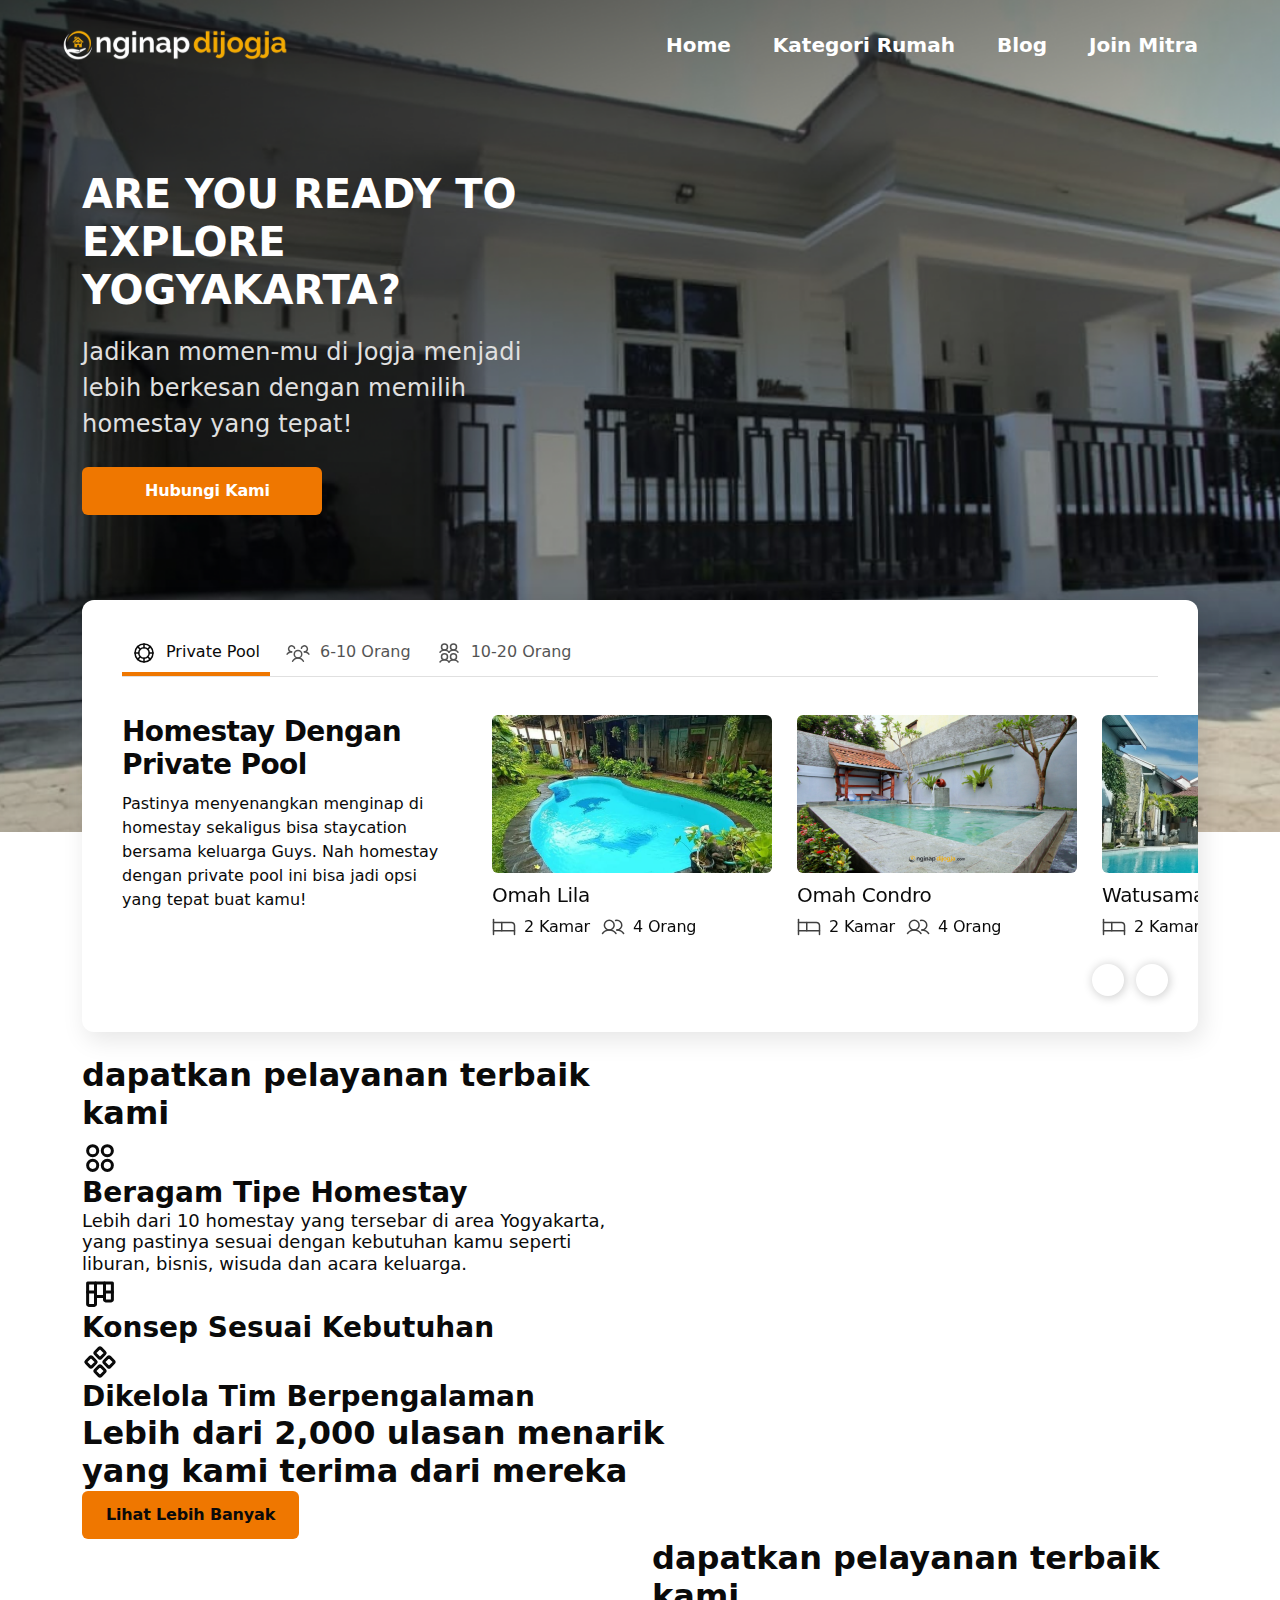
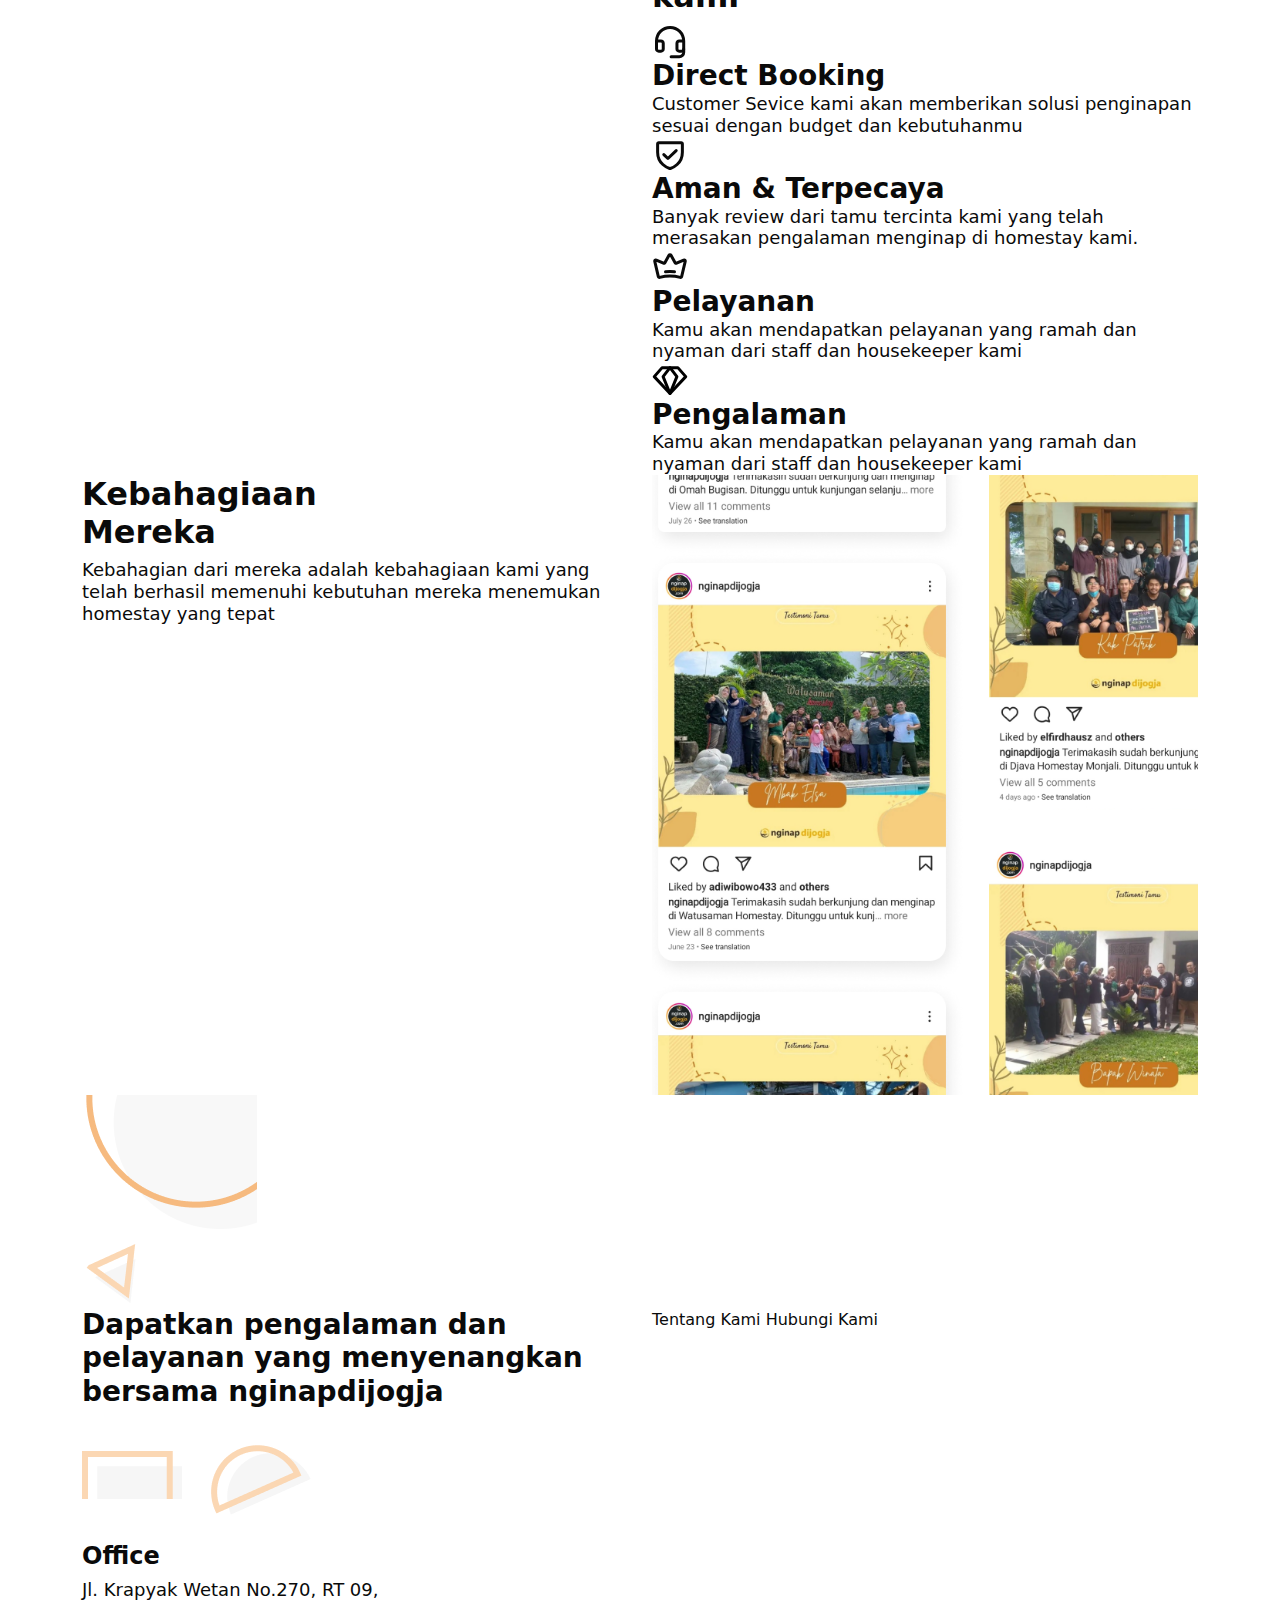
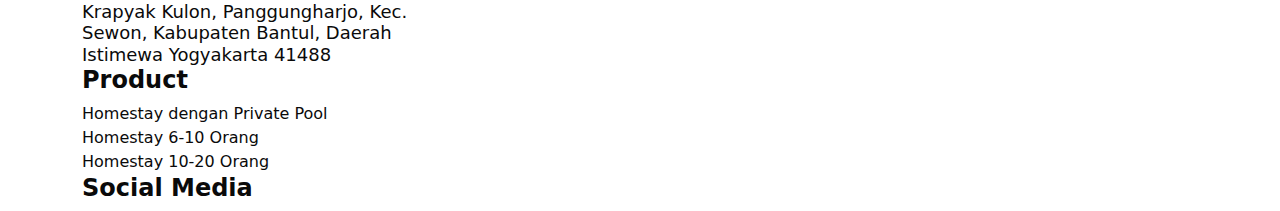
==== index.html @ be1cc7d8 "a1" ====
<!DOCTYPE html>
<html lang="en">
  <head>
    <meta charset="utf-8" />
    <title>NGINAP dIJOGJA</title>
    <meta
      name="viewport"
      content="width=device-width, initial-scale=1, shrink-to-fit=no"
    />
    <meta name="description" content="Site description will be here" />
    <link rel="stylesheet" type="text/css" href="css/bootstrap.min.css" />
    <link rel="stylesheet" type="text/css" href="css/owl.carousel.min.css" />
    <link
      href="https://kit-pro.fontawesome.com/releases/v5.15.2/css/pro.min.css"
      rel="stylesheet"
    />
    <link rel="stylesheet" href="css/default-edit.css" />
    <link rel="stylesheet" type="text/css" href="style.css" />
    <link rel="stylesheet" type="text/css" href="css/responsive.css" />
    <!--End ALL STYLESHEET -->
  </head>

  <body>
    <!-- preloader -->
    <div id="preloader"></div>
    <!-- preloader-end -->
    <!-- main-wrap -->
    <div class="main-wrap">
      <!-- offcanvas-start -->
      <div class="offcanvas-menu">
        <ul class="offmenu" id="menuParent">
          <a href="#" class="offcanvas-close"><i class="fa fa-times"></i></a>
          <li class="active"><a href="#">HOME</a></li>
          <li><a href="#">ABOUT US</a></li>
          <li class="dropdown">
            <a href="#" data-bs-toggle="collapse" data-bs-target="#drop-menu1"
              >OUR HORSES</a
            >
            <div
              class="dropdown-menu-custom collapse"
              id="drop-menu1"
              data-bs-parent="#menuParent"
            >
              <ul>
                <li><a href="#">YEARLINGS</a></li>
                <li><a href="#">2 YEAR OLDS</a></li>
                <li><a href="#">3 YEAR OLD PLUS</a></li>
              </ul>
            </div>
          </li>
          <li><a href="#">LATEST NEWS</a></li>
          <li><a href="#">CONTACT & FIND US</a></li>
        </ul>
      </div>
      <div class="offcanvas-overlay"></div>
      <!-- offcanvas-start-end -->

      <!-- header-section -->
      <header class="header-section">
        <div class="container">
          <div class="header-section__inner">
            <a href="index.html" class="header-logo">
              <img src="images/logo.svg" alt="" />
            </a>

            <div class="header-right">
              <div class="main-menu">
                <ul>
                  <li><a href="#">Home</a></li>
                  <li><a href="#">Kategori Rumah</a></li>
                  <li><a href="#">Blog</a></li>
                  <li><a href="#">Join Mitra</a></li>
                </ul>
              </div>
            </div>
          </div>
        </div>
      </header>
      <!--End header-section -->

      <!-- main -->
      <main>
        <!-- hero-section -->
        <section class="hero-section">
          <div class="container">
            <div class="hero-row row">
              <div class="col-lg-6 col-7">
                <div class="hero-content me-xl-5">
                  <h1 class="h1">
                    ARE YOU READY TO <br />
                    EXPLORE YOGYAKARTA?
                  </h1>
                  <p>
                    Jadikan momen-mu di Jogja menjadi lebih berkesan dengan
                    memilih homestay yang tepat!
                  </p>
                  <a
                    href="#"
                    class="default-button bottom-button default-button--min-lg"
                  >
                    <i class="icon fab fa-whatsapp"></i>
                    <span class="txt">Hubungi Kami</span>
                  </a>
                </div>
              </div>
            </div>

            <div class="hero-wbx">
              <div class="wbx-nav">
                <ul class="nav">
                  <li>
                    <a href="#" class="active">
                      <div class="icon">
                        <img src="images/icon/resque.svg" alt="" />
                      </div>
                      <span class="txt">Private Pool</span>
                    </a>
                  </li>
                  <li>
                    <a href="#">
                      <div class="icon">
                        <img src="images/icon/UsersThree.svg" alt="" />
                      </div>
                      <span class="txt">6-10 Orang</span>
                    </a>
                  </li>
                  <li>
                    <a href="#">
                      <div class="icon">
                        <img src="images/icon/UsersFour.svg" alt="" />
                      </div>
                      <span class="txt">10-20 Orang</span>
                    </a>
                  </li>
                </ul>
              </div>

              <div class="wbx-rw1">
                <div class="wbx-rw-content">
                  <h2>
                    Homestay Dengan <br />
                    Private Pool
                  </h2>
                  <p>
                    Pastinya menyenangkan menginap di homestay sekaligus bisa
                    staycation bersama keluarga Guys. Nah homestay dengan
                    private pool ini bisa jadi opsi yang tepat buat kamu!
                  </p>
                </div>

                <div class="wbx-slider-outer">
                  <div
                    class="wbx-slider wbx-slider-active owl-carousel slider-arrow-1"
                  >
                    <div class="wbx-slide">
                      <div class="wbx-card">
                        <div class="wbx-card__image">
                          <img
                            src="images/hero-card-1.png"
                            alt=""
                            class="img"
                          />
                        </div>
                        <div class="wbx-card__body">
                          <h4>Omah Lila</h4>
                          <div class="wbx-card__options">
                            <div class="wbx-card__option">
                              <div class="icon">
                                <img src="images/icon/Bed.svg" alt="" />
                              </div>
                              <span class="txt">2 Kamar</span>
                            </div>
                            <div class="wbx-card__option">
                              <div class="icon">
                                <img src="images/icon/Users.svg" alt="" />
                              </div>
                              <span class="txt">4 Orang</span>
                            </div>
                          </div>
                        </div>
                      </div>
                    </div>
                    <div class="wbx-slide">
                      <div class="wbx-card">
                        <div class="wbx-card__image">
                          <img
                            src="images/hero-card-2.png"
                            alt=""
                            class="img"
                          />
                        </div>
                        <div class="wbx-card__body">
                          <h4>Omah Condro</h4>
                          <div class="wbx-card__options">
                            <div class="wbx-card__option">
                              <div class="icon">
                                <img src="images/icon/Bed.svg" alt="" />
                              </div>
                              <span class="txt">2 Kamar</span>
                            </div>
                            <div class="wbx-card__option">
                              <div class="icon">
                                <img src="images/icon/Users.svg" alt="" />
                              </div>
                              <span class="txt">4 Orang</span>
                            </div>
                          </div>
                        </div>
                      </div>
                    </div>
                    <div class="wbx-slide">
                      <div class="wbx-card">
                        <div class="wbx-card__image">
                          <img
                            src="images/hero-card-3.png"
                            alt=""
                            class="img"
                          />
                        </div>
                        <div class="wbx-card__body">
                          <h4>Watusaman Homestay</h4>
                          <div class="wbx-card__options">
                            <div class="wbx-card__option">
                              <div class="icon">
                                <img src="images/icon/Bed.svg" alt="" />
                              </div>
                              <span class="txt">2 Kamar</span>
                            </div>
                            <div class="wbx-card__option">
                              <div class="icon">
                                <img src="images/icon/Users.svg" alt="" />
                              </div>
                              <span class="txt">4 Orang</span>
                            </div>
                          </div>
                        </div>
                      </div>
                    </div>
                    <div class="wbx-slide">
                      <div class="wbx-card">
                        <div class="wbx-card__image">
                          <img
                            src="images/hero-card-1.png"
                            alt=""
                            class="img"
                          />
                        </div>
                        <div class="wbx-card__body">
                          <h4>Omah Lila</h4>
                          <div class="wbx-card__options">
                            <div class="wbx-card__option">
                              <div class="icon">
                                <img src="images/icon/Bed.svg" alt="" />
                              </div>
                              <span class="txt">2 Kamar</span>
                            </div>
                            <div class="wbx-card__option">
                              <div class="icon">
                                <img src="images/icon/Users.svg" alt="" />
                              </div>
                              <span class="txt">4 Orang</span>
                            </div>
                          </div>
                        </div>
                      </div>
                    </div>
                    <div class="wbx-slide">
                      <div class="wbx-card">
                        <div class="wbx-card__image">
                          <img
                            src="images/hero-card-2.png"
                            alt=""
                            class="img"
                          />
                        </div>
                        <div class="wbx-card__body">
                          <h4>Omah Condro</h4>
                          <div class="wbx-card__options">
                            <div class="wbx-card__option">
                              <div class="icon">
                                <img src="images/icon/Bed.svg" alt="" />
                              </div>
                              <span class="txt">2 Kamar</span>
                            </div>
                            <div class="wbx-card__option">
                              <div class="icon">
                                <img src="images/icon/Users.svg" alt="" />
                              </div>
                              <span class="txt">4 Orang</span>
                            </div>
                          </div>
                        </div>
                      </div>
                    </div>
                    <div class="wbx-slide">
                      <div class="wbx-card">
                        <div class="wbx-card__image">
                          <img
                            src="images/hero-card-3.png"
                            alt=""
                            class="img"
                          />
                        </div>
                        <div class="wbx-card__body">
                          <h4>Watusaman Homestay</h4>
                          <div class="wbx-card__options">
                            <div class="wbx-card__option">
                              <div class="icon">
                                <img src="images/icon/Bed.svg" alt="" />
                              </div>
                              <span class="txt">2 Kamar</span>
                            </div>
                            <div class="wbx-card__option">
                              <div class="icon">
                                <img src="images/icon/Users.svg" alt="" />
                              </div>
                              <span class="txt">4 Orang</span>
                            </div>
                          </div>
                        </div>
                      </div>
                    </div>
                  </div>
                </div>
              </div>
            </div>

            <div class="h-0">&nbsp;</div>
          </div>
        </section>
        <!-- hero-section end -->

        <!-- cl-section-->
        <section class="cl-section">
          <div class="container">
            <div class="cl-section__inner">
              <!-- cl-row -->
              <div class="cl-row row">
                <div class="col-lg-6">
                  <div class="cl-content">
                    <h2 class="h2">dapatkan pelayanan terbaik kami</h2>

                    <!-- cl-c-items -->
                    <div class="cl-c-item" id="cl-c-items-parent">
                      <!-- cl-item -->
                      <div class="cl-c-item">
                        <a
                          href="#"
                          data-bs-toggle="collapse"
                          data-bs-target="#cl-c-item-1"
                          class="cl-c-item__title"
                        >
                          <div class="icon">
                            <svg
                              width="36"
                              height="36"
                              viewBox="0 0 36 36"
                              fill="none"
                              xmlns="http://www.w3.org/2000/svg"
                            >
                              <path
                                d="M10.6875 15.75C13.4834 15.75 15.75 13.4834 15.75 10.6875C15.75 7.89156 13.4834 5.625 10.6875 5.625C7.89156 5.625 5.625 7.89156 5.625 10.6875C5.625 13.4834 7.89156 15.75 10.6875 15.75Z"
                                stroke="#0A0A0A"
                                stroke-width="3"
                                stroke-linecap="round"
                                stroke-linejoin="round"
                              />
                              <path
                                d="M25.3125 15.75C28.1084 15.75 30.375 13.4834 30.375 10.6875C30.375 7.89156 28.1084 5.625 25.3125 5.625C22.5166 5.625 20.25 7.89156 20.25 10.6875C20.25 13.4834 22.5166 15.75 25.3125 15.75Z"
                                stroke="#0A0A0A"
                                stroke-width="3"
                                stroke-linecap="round"
                                stroke-linejoin="round"
                              />
                              <path
                                d="M10.6875 30.375C13.4834 30.375 15.75 28.1084 15.75 25.3125C15.75 22.5166 13.4834 20.25 10.6875 20.25C7.89156 20.25 5.625 22.5166 5.625 25.3125C5.625 28.1084 7.89156 30.375 10.6875 30.375Z"
                                stroke="#0A0A0A"
                                stroke-width="3"
                                stroke-linecap="round"
                                stroke-linejoin="round"
                              />
                              <path
                                d="M25.3125 30.375C28.1084 30.375 30.375 28.1084 30.375 25.3125C30.375 22.5166 28.1084 20.25 25.3125 20.25C22.5166 20.25 20.25 22.5166 20.25 25.3125C20.25 28.1084 22.5166 30.375 25.3125 30.375Z"
                                stroke="#0A0A0A"
                                stroke-width="3"
                                stroke-linecap="round"
                                stroke-linejoin="round"
                              />
                            </svg>
                          </div>
                          <h3 class="mb-0">Beragam Tipe Homestay</h3>
                        </a>
                        <div
                          class="cl-c-item__body collapse show active"
                          id="cl-c-item-1"
                          data-bs-parent="#cl-c-items-parent"
                        >
                          <div class="cl-c-item__body__inner">
                            <p>
                              Lebih dari 10 homestay yang tersebar di area
                              Yogyakarta, yang pastinya sesuai dengan kebutuhan
                              kamu seperti liburan, bisnis, wisuda dan acara
                              keluarga.
                            </p>
                          </div>
                        </div>
                      </div>
                      <!-- cl-item-end -->
                      <!-- cl-item -->
                      <div class="cl-c-item">
                        <a
                          href="#"
                          data-bs-toggle="collapse"
                          data-bs-target="#cl-c-item-1"
                          class="cl-c-item__title collapsed"
                        >
                          <div class="icon">
                            <svg
                              width="36"
                              height="36"
                              viewBox="0 0 36 36"
                              fill="none"
                              xmlns="http://www.w3.org/2000/svg"
                            >
                              <path
                                d="M5.625 7.875H30.375V24.75C30.375 25.0484 30.2565 25.3345 30.0455 25.5455C29.8345 25.7565 29.5484 25.875 29.25 25.875H23.625C23.3266 25.875 23.0405 25.7565 22.8295 25.5455C22.6185 25.3345 22.5 25.0484 22.5 24.75V21.375H13.5V29.25C13.5 29.5484 13.3815 29.8345 13.1705 30.0455C12.9595 30.2565 12.6734 30.375 12.375 30.375H6.75C6.45163 30.375 6.16548 30.2565 5.95451 30.0455C5.74353 29.8345 5.625 29.5484 5.625 29.25V7.875Z"
                                stroke="#0A0A0A"
                                stroke-width="3"
                                stroke-linecap="round"
                                stroke-linejoin="round"
                              />
                              <path
                                d="M13.5 16.875H5.625"
                                stroke="#0A0A0A"
                                stroke-width="3"
                                stroke-linecap="round"
                                stroke-linejoin="round"
                              />
                              <path
                                d="M13.5 7.875V21.375"
                                stroke="#0A0A0A"
                                stroke-width="3"
                                stroke-linecap="round"
                                stroke-linejoin="round"
                              />
                              <path
                                d="M22.5 16.875H30.375"
                                stroke="#0A0A0A"
                                stroke-width="3"
                                stroke-linecap="round"
                                stroke-linejoin="round"
                              />
                              <path
                                d="M22.5 7.875V21.375"
                                stroke="#0A0A0A"
                                stroke-width="3"
                                stroke-linecap="round"
                                stroke-linejoin="round"
                              />
                            </svg>
                          </div>
                          <h3 class="mb-0">Konsep Sesuai Kebutuhan</h3>
                        </a>
                        <div
                          class="cl-c-item__body collapse"
                          id="cl-c-item-1"
                          data-bs-parent="#cl-c-items-parent"
                        >
                          <div class="cl-c-item__body__inner">
                            <p>
                              Berbagai konsep dari minimalis, modern, klasik
                              memiliki fasilitas yang dapat membantu akomodasi
                              penginapanmu selama di Yogyakarta.
                            </p>
                          </div>
                        </div>
                      </div>
                      <!-- cl-item-end -->
                      <!-- cl-item -->
                      <div class="cl-c-item">
                        <a
                          href="#"
                          data-bs-toggle="collapse"
                          data-bs-target="#cl-c-item-1"
                          class="cl-c-item__title collapsed"
                        >
                          <div class="icon">
                            <svg
                              width="36"
                              height="36"
                              viewBox="0 0 36 36"
                              fill="none"
                              xmlns="http://www.w3.org/2000/svg"
                            >
                              <path
                                d="M17.1998 4.17359L13.1627 8.21073C12.7233 8.65007 12.7233 9.36238 13.1627 9.80172L17.1968 13.8359C17.6362 14.2752 18.3485 14.2752 18.7878 13.8359L22.825 9.79874C23.2643 9.3594 23.2643 8.64709 22.825 8.20775L18.7908 4.17359C18.3515 3.73425 17.6392 3.73425 17.1998 4.17359Z"
                                stroke="#0A0A0A"
                                stroke-width="3"
                                stroke-linecap="round"
                                stroke-linejoin="round"
                              />
                              <path
                                d="M26.2008 13.1736L22.1637 17.2107C21.7243 17.6501 21.7243 18.3624 22.1637 18.8017L26.1978 22.8359C26.6372 23.2752 27.3495 23.2752 27.7888 22.8359L31.8259 18.7987C32.2653 18.3594 32.2653 17.6471 31.8259 17.2077L27.7918 13.1736C27.3524 12.7343 26.6401 12.7343 26.2008 13.1736Z"
                                stroke="#0A0A0A"
                                stroke-width="3"
                                stroke-linecap="round"
                                stroke-linejoin="round"
                              />
                              <path
                                d="M8.19982 13.1611L4.16268 17.1983C3.72334 17.6376 3.72334 18.3499 4.16268 18.7893L8.19684 22.8234C8.63618 23.2628 9.34849 23.2628 9.78783 22.8234L13.825 18.7863C14.2643 18.3469 14.2643 17.6346 13.825 17.1953L9.79081 13.1611C9.35147 12.7218 8.63916 12.7218 8.19982 13.1611Z"
                                stroke="#0A0A0A"
                                stroke-width="3"
                                stroke-linecap="round"
                                stroke-linejoin="round"
                              />
                              <path
                                d="M17.2008 22.1611L13.1637 26.1983C12.7243 26.6376 12.7243 27.3499 13.1637 27.7893L17.1978 31.8234C17.6372 32.2628 18.3495 32.2628 18.7888 31.8234L22.8259 27.7863C23.2653 27.3469 23.2653 26.6346 22.8259 26.1953L18.7918 22.1611C18.3524 21.7218 17.6401 21.7218 17.2008 22.1611Z"
                                stroke="#0A0A0A"
                                stroke-width="3"
                                stroke-linecap="round"
                                stroke-linejoin="round"
                              />
                            </svg>
                          </div>
                          <h3 class="mb-0">Dikelola Tim Berpengalaman</h3>
                        </a>
                        <div
                          class="cl-c-item__body collapse"
                          id="cl-c-item-1"
                          data-bs-parent="#cl-c-items-parent"
                        >
                          <div class="cl-c-item__body__inner">
                            <p>
                              Pelayanan berkualitas akan kamu dapatkan karena
                              semua homestay kami berada di bawah pengelolaan
                              manajemen homestay terpercaya, The Grand Java.
                            </p>
                          </div>
                        </div>
                      </div>
                      <!-- cl-item-end -->
                    </div>
                    <!-- cl-c-items-end -->
                  </div>
                </div>
                <div class="col-lg-6">
                  <div class="cl-image">
                    <img src="#" alt="" class="img" />
                  </div>
                </div>
              </div>
              <!-- cl-row-end -->
            </div>
          </div>
        </section>
        <!-- cl-section-end-->

        <!-- lib-section -->
        <section class="lib-section">
          <div class="container">
            <div class="lib-section__inner">
              <div
                class="lib-section__title sec-title cont-blk cont-blk--center"
              >
                <h2 class="h2 mb-0">
                  Lebih dari <span class="fw-700">2,000</span> ulasan menarik
                  <br />
                  yang kami terima dari mereka
                </h2>
              </div>

              <div class="lib-items-row row">
                <div class="col-lg-4 col-md-6">
                  <div class="lib-item"></div>
                </div>
                <div class="col-lg-4 col-md-6">
                  <div class="lib-item"></div>
                </div>
                <div class="col-lg-4 col-md-6">
                  <div class="lib-item"></div>
                </div>
                <div class="col-lg-4 col-md-6">
                  <div class="lib-item"></div>
                </div>
                <div class="col-lg-4 col-md-6">
                  <div class="lib-item"></div>
                </div>
                <div class="col-lg-4 col-md-6">
                  <div class="lib-item"></div>
                </div>
              </div>

              <div class="lib-section__bottom">
                <a href="#" class="default-button default-button--bordered-lt"
                  >Lihat Lebih Banyak</a
                >
              </div>
            </div>
          </div>
        </section>
        <!-- lib-section-end -->

        <!-- cl-section-->
        <section class="cl-section">
          <div class="container">
            <div class="cl-section__inner">
              <!-- cl-row -->
              <div class="cl-row row">
                <div class="col-lg-6">
                  <div class="cl-image">
                    <img src="#" alt="" class="img" />
                  </div>
                </div>
                <div class="col-lg-6">
                  <div class="cl-content">
                    <h2 class="h2">dapatkan pelayanan terbaik kami</h2>

                    <!-- cl-c-items -->
                    <div class="cl-c-item" id="cl-c-items-parent">
                      <!-- cl-item -->
                      <div class="cl-c-item">
                        <a
                          href="#"
                          data-bs-toggle="collapse"
                          data-bs-target="#cl-c-item-1"
                          class="cl-c-item__title"
                        >
                          <div class="icon">
                            <svg
                              width="36"
                              height="36"
                              viewBox="0 0 36 36"
                              fill="none"
                              xmlns="http://www.w3.org/2000/svg"
                            >
                              <path
                                d="M31.7108 18H27.2108C26.6141 18 26.0418 18.237 25.6198 18.659C25.1979 19.0809 24.9608 19.6532 24.9608 20.25V25.875C24.9608 26.4717 25.1979 27.044 25.6198 27.466C26.0418 27.8879 26.6141 28.125 27.2108 28.125H29.4608C30.0576 28.125 30.6298 27.8879 31.0518 27.466C31.4738 27.044 31.7108 26.4717 31.7108 25.875V18ZM31.7108 18C31.7109 16.2176 31.358 14.4529 30.6725 12.8076C29.9871 11.1624 28.9826 9.66912 27.7171 8.41404C26.4515 7.15897 24.95 6.16692 23.2991 5.49514C21.6482 4.82335 19.8806 4.48513 18.0983 4.49998C16.3172 4.48699 14.5511 4.82659 12.9019 5.49922C11.2526 6.17184 9.75271 7.16418 8.48868 8.41907C7.22464 9.67395 6.22142 11.1666 5.53684 12.8109C4.85225 14.4553 4.49983 16.2188 4.49988 18V25.875C4.49988 26.4717 4.73693 27.044 5.15889 27.466C5.58084 27.8879 6.15314 28.125 6.74988 28.125H8.99988C9.59662 28.125 10.1689 27.8879 10.5909 27.466C11.0128 27.044 11.2499 26.4717 11.2499 25.875V20.25C11.2499 19.6532 11.0128 19.0809 10.5909 18.659C10.1689 18.237 9.59662 18 8.99988 18H4.49988"
                                stroke="#0A0A0A"
                                stroke-width="3"
                                stroke-linecap="round"
                                stroke-linejoin="round"
                              />
                              <path
                                d="M31.7108 25.875V29.25C31.7108 30.4435 31.2367 31.5881 30.3928 32.432C29.5489 33.2759 28.4043 33.75 27.2108 33.75H19.1249"
                                stroke="#0A0A0A"
                                stroke-width="3"
                                stroke-linecap="round"
                                stroke-linejoin="round"
                              />
                            </svg>
                          </div>
                          <h3 class="mb-0">Direct Booking</h3>
                        </a>
                        <div
                          class="cl-c-item__body collapse show active"
                          id="cl-c-item-1"
                          data-bs-parent="#cl-c-items-parent"
                        >
                          <div class="cl-c-item__body__inner">
                            <p>
                              Customer Sevice kami akan memberikan solusi
                              penginapan sesuai dengan budget dan kebutuhanmu
                            </p>
                          </div>
                        </div>
                      </div>
                      <!-- cl-item-end -->
                      <!-- cl-item -->
                      <div class="cl-c-item">
                        <a
                          href="#"
                          data-bs-toggle="collapse"
                          data-bs-target="#cl-c-item-1"
                          class="cl-c-item__title"
                        >
                          <div class="icon">
                            <svg
                              width="36"
                              height="36"
                              viewBox="0 0 36 36"
                              fill="none"
                              xmlns="http://www.w3.org/2000/svg"
                            >
                              <path
                                d="M5.62488 16.1297V7.875C5.62488 7.57663 5.7434 7.29048 5.95438 7.07951C6.16536 6.86853 6.45151 6.75 6.74988 6.75H29.2499C29.5482 6.75 29.8344 6.86853 30.0454 7.07951C30.2564 7.29048 30.3749 7.57663 30.3749 7.875V16.1297C30.3749 27.9422 20.3483 31.8516 18.3514 32.5125C18.1246 32.5965 17.8752 32.5965 17.6483 32.5125C15.6514 31.8516 5.62488 27.9422 5.62488 16.1297Z"
                                stroke="#0A0A0A"
                                stroke-width="3"
                                stroke-linecap="round"
                                stroke-linejoin="round"
                              />
                              <path
                                d="M24.1874 14.625L15.9327 22.5L11.8124 18.5625"
                                stroke="#0A0A0A"
                                stroke-width="3"
                                stroke-linecap="round"
                                stroke-linejoin="round"
                              />
                            </svg>
                          </div>
                          <h3 class="mb-0">Aman & Terpecaya</h3>
                        </a>
                        <div
                          class="cl-c-item__body collapse show active"
                          id="cl-c-item-1"
                          data-bs-parent="#cl-c-items-parent"
                        >
                          <div class="cl-c-item__body__inner">
                            <p>
                              Banyak review dari tamu tercinta kami yang telah
                              merasakan pengalaman menginap di homestay kami.
                            </p>
                          </div>
                        </div>
                      </div>
                      <!-- cl-item-end -->
                      <!-- cl-item -->
                      <div class="cl-c-item">
                        <a
                          href="#"
                          data-bs-toggle="collapse"
                          data-bs-target="#cl-c-item-1"
                          class="cl-c-item__title"
                        >
                          <div class="icon">
                            <svg
                              width="36"
                              height="36"
                              viewBox="0 0 36 36"
                              fill="none"
                              xmlns="http://www.w3.org/2000/svg"
                            >
                              <path
                                d="M6.34209 27.5625C6.37807 27.7103 6.44333 27.8495 6.53401 27.9718C6.62469 28.094 6.73896 28.1968 6.87005 28.2742C7.00114 28.3515 7.1464 28.4018 7.29725 28.4221C7.4481 28.4423 7.60149 28.4322 7.74834 28.3921C14.4519 26.536 21.5338 26.536 28.2374 28.3921C28.3843 28.4322 28.5376 28.4423 28.6885 28.4221C28.8393 28.4018 28.9846 28.3515 29.1157 28.2742C29.2468 28.1968 29.361 28.094 29.4517 27.9718C29.5424 27.8495 29.6077 27.7103 29.6437 27.5625L33.2296 12.3328C33.2788 12.1289 33.2701 11.9154 33.2044 11.7162C33.1387 11.517 33.0186 11.3402 32.8578 11.2057C32.6969 11.0711 32.5016 10.9842 32.294 10.9548C32.0864 10.9253 31.8746 10.9545 31.6827 11.039L24.5671 14.2031C24.3093 14.3166 24.0185 14.3306 23.751 14.2423C23.4835 14.1539 23.2582 13.9697 23.1187 13.725L18.9843 6.27183C18.887 6.09599 18.7444 5.94942 18.5713 5.84736C18.3982 5.7453 18.2009 5.69147 17.9999 5.69147C17.7989 5.69147 17.6017 5.7453 17.4285 5.84736C17.2554 5.94942 17.1128 6.09599 17.0155 6.27183L12.8812 13.725C12.7416 13.9697 12.5163 14.1539 12.2488 14.2423C11.9813 14.3306 11.6905 14.3166 11.4327 14.2031L4.31709 11.039C4.12516 10.9545 3.91342 10.9253 3.70579 10.9548C3.49815 10.9842 3.30289 11.0711 3.14202 11.2057C2.98115 11.3402 2.8611 11.517 2.7954 11.7162C2.7297 11.9154 2.72098 12.1289 2.77021 12.3328L6.34209 27.5625Z"
                                stroke="#0A0A0A"
                                stroke-width="3"
                                stroke-linecap="round"
                                stroke-linejoin="round"
                              />
                              <path
                                d="M13.4999 22.7391C16.4912 22.4157 19.5086 22.4157 22.4999 22.7391"
                                stroke="#0A0A0A"
                                stroke-width="3"
                                stroke-linecap="round"
                                stroke-linejoin="round"
                              />
                            </svg>
                          </div>
                          <h3 class="mb-0">Pelayanan</h3>
                        </a>
                        <div
                          class="cl-c-item__body collapse show active"
                          id="cl-c-item-1"
                          data-bs-parent="#cl-c-items-parent"
                        >
                          <div class="cl-c-item__body__inner">
                            <p>
                              Kamu akan mendapatkan pelayanan yang ramah dan
                              nyaman dari staff dan housekeeper kami
                            </p>
                          </div>
                        </div>
                      </div>
                      <!-- cl-item-end -->
                      <!-- cl-item -->
                      <div class="cl-c-item">
                        <a
                          href="#"
                          data-bs-toggle="collapse"
                          data-bs-target="#cl-c-item-1"
                          class="cl-c-item__title"
                        >
                          <div class="icon">
                            <svg
                              width="36"
                              height="36"
                              viewBox="0 0 36 36"
                              fill="none"
                              xmlns="http://www.w3.org/2000/svg"
                            >
                              <path
                                d="M10.1249 5.625H25.8749L33.7499 14.625L17.9999 31.5L2.24988 14.625L10.1249 5.625Z"
                                stroke="black"
                                stroke-width="3"
                                stroke-linecap="round"
                                stroke-linejoin="round"
                              />
                              <path
                                d="M24.9043 14.625L17.9997 31.5L11.095 14.625L17.9997 5.625L24.9043 14.625Z"
                                stroke="black"
                                stroke-width="3"
                                stroke-linecap="round"
                                stroke-linejoin="round"
                              />
                            </svg>
                          </div>
                          <h3 class="mb-0">Pengalaman</h3>
                        </a>
                        <div
                          class="cl-c-item__body collapse show active"
                          id="cl-c-item-1"
                          data-bs-parent="#cl-c-items-parent"
                        >
                          <div class="cl-c-item__body__inner">
                            <p>
                              Kamu akan mendapatkan pelayanan yang ramah dan
                              nyaman dari staff dan housekeeper kami
                            </p>
                          </div>
                        </div>
                      </div>
                      <!-- cl-item-end -->
                    </div>
                    <!-- cl-c-items-end -->
                  </div>
                </div>
              </div>
              <!-- cl-row-end -->
            </div>
          </div>
        </section>
        <!-- cl-section-end-->

        <!-- km-section -->
        <section class="km-section">
          <div class="container">
            <div class="km-section__inner">
              <div class="km-sectiono__row row">
                <div class="col-lg-6">
                  <div class="cont-blk">
                    <h2 class="h2">
                      Kebahagiaan <br />
                      Mereka
                    </h2>
                    <p>
                      Kebahagian dari mereka adalah kebahagiaan kami yang telah
                      berhasil memenuhi kebutuhan mereka menemukan homestay yang
                      tepat
                    </p>
                  </div>
                </div>
                <div class="col-lg-6">
                  <div class="km-image">
                    <img src="images/km-image.png" alt="" class="img" />
                  </div>
                </div>
              </div>
            </div>
          </div>
        </section>
        <!-- km-section-end -->

        <!-- cta-section -->
        <section class="cta-section">
          <div class="container">
            <img
              src="images/cta-shape-2.png"
              alt=""
              class="cta-section__shape-2"
            />
            <div class="cta-section__inner">
              <img
                src="images/cta-shape-1.png"
                alt=""
                class="cta-section__shape-1"
              />
              <div class="cta-content">
                <div class="row">
                  <div class="col-lg-6">
                    <div class="content-text">
                      <h3 class="mb-0">
                        Dapatkan pengalaman dan pelayanan yang menyenangkan
                        bersama nginapdijogja
                      </h3>
                    </div>
                  </div>

                  <div class="col-lg-6">
                    <div class="buttons">
                      <a href="#" class="defaut-button defaut-button--bordered"
                        >Tentang Kami</a
                      >
                      <a href="#" class="defaut-button defaut-button--bordered">
                        <i class="icon fab fa-whatapp"></i>
                        <span class="txt">Hubungi Kami</span>
                      </a>
                    </div>
                  </div>
                </div>
              </div>
            </div>
          </div>
        </section>
        <!-- cta-section-end -->

        <!-- footer-section -->
        <footer class="footer-section">
          <div class="container">
            <div class="footer-section__inner">
              <img
                src="images/footer-shape-1.png"
                alt=""
                class="footer-shape-1"
              />
              <img
                src="images/footer-shape-2.png"
                alt=""
                class="footer-shape-2"
              />
              <div class="footer-row">
                <div class="col-lg-4 col-md-l6">
                  <div class="footer-menu">
                    <h4>Office</h4>
                    <p>
                      Jl. Krapyak Wetan No.270, RT 09, Krapyak Kulon,
                      Panggungharjo, Kec. Sewon, Kabupaten Bantul, Daerah
                      Istimewa Yogyakarta 41488
                    </p>
                  </div>
                </div>
                <div class="col-lg-4 col-md-l6">
                  <div class="footer-menu">
                    <h4>Product</h4>
                    <ul>
                      <li><a href="#">Homestay dengan Private Pool</a></li>
                      <li><a href="#">Homestay 6-10 Orang</a></li>
                      <li><a href="#">Homestay 10-20 Orang</a></li>
                    </ul>
                  </div>
                </div>
                <div class="col-lg-4 col-md-l6">
                  <div class="footer-menu">
                    <h4>Social Media</h4>
                    <ul class="s-menu-ul">
                      <li>
                        <a href="#"><i class="fab fa-instagram"></i></a>
                      </li>
                      <li>
                        <a href="#"><i class="fab fa-facebook-f"></i></a>
                      </li>
                      <li>
                        <a href="#"><i class="fab fa-youtube"></i></a>
                      </li>
                    </ul>
                  </div>
                </div>
              </div>
            </div>
          </div>
        </footer>
        <!--End footer-section -->
      </main>
      <!-- main end -->
    </div>
    <!-- main-wrap -->

    <!-- js -->
    <script src="js/jquery-3.6.0.min.js"></script>
    <script src="js/bootstrap.bundle.min.js"></script>
    <script src="js/owl.carousel.min.js"></script>
    <script src="js/main.js"></script>
    <!-- End All Js -->
  </body>
</html>
---- css/default-edit.css ----
/* ---buttons--- */
.default-button {
    min-height: 48px;
    padding: 10px 24px;
    border-radius: 6px;
    gap: 11px;
    display: inline-flex;
    align-items: center;
    justify-content: center;
    text-align: center;
    background: var(--theme__color1);
    font-size: 16px;
    font-style: normal;
    font-weight: 600;
    letter-spacing: -0.176px;
}
.default-button .icon {
    font-size: 20px;
    margin-top: 2px;
    display: flex;
    align-items: center;
}

.default-button--min-lg {
    min-width: 240px;
}
.default-button--min {
    min-width: 200px;
}
/* ---buttons---end */


/* small-tools */
.underline {
    text-decoration: underline !important;
}
.h-initial {
    height: initial !important;
}
.space-nowrap {
    white-space: nowrap;
}
.hidden-scroll {
    overflow-y: auto !important;
    -ms-overflow-style: none !important;  /* IE and Edge */
    scrollbar-width: none !important;  /* Firefox */
}
.hidden-scroll::-webkit-scrollbar {
    display: none !important;
}
.pseudo-before-none::before {
    display: none !important;
}
.pseudo-after-none::after {
    display: none !important;
}
.pseudo-none::before,
.pseudo-none::after {
    display: none !important;
}



.flip {
    transform: rotateY(180deg);
}
.flip-x {
    transform: rotateX(180deg);
}
.rotate1_8 {
    transform: rotate(45deg) !important;
}
.rotate2_8 {
    transform: rotate(90deg) !important;
}
.rotate3_8 {
    transform: rotate(135deg) !important;
}
.rotate4_8 {
    transform: rotate(180deg) !important;
}
.rotate5_8 {
    transform: rotate(225deg) !important;
}
.rotate6_8 {
    transform: rotate(270deg) !important;
}
.rotate7_8 {
    transform: rotate(315deg) !important;
}
.rotate8_8 {
    transform: rotate(360deg) !important;
}


/* bg */
.bg-theme1 {
    background: var(--theme__color1) !important;
}
.bg-theme2 {
    background: var(--theme__color2) !important;
}
.bg-theme3 {
    background: var(--theme__color3) !important;
}
.bg-theme4 {
    background: var(--theme__color4) !important;
}

/* hover--bg */
.hover-bg-theme1:hover {
    background: var(--theme__color1) !important;
}
.hover-bg-theme2:hover {
    background: var(--theme__color2) !important;
}
.hover-bg-theme3:hover {
    background: var(--theme__color3) !important;
}
.hover-bg-theme4:hover {
    background: var(--theme__color4) !important;
}


/* fonts */
.font1 {
    font-family: var(--font1);
}
.font2 {
    font-family: var(--font2);
}
.font3 {
    font-family: var(--font3);
}
.font4 {
    font-family: var(--font4);
}


/* text-color */
.color-white {
    color: #fff !important;
}
.color-text {
    color: var(--text__color1) !important;
}
.color-theme1 {
    color: var(--theme__color1) !important;
}
.color-theme2 {
    color: var(--theme__color2) !important;
}
.color-theme3 {
    color: var(--theme__color3) !important;
}
.color-theme4 {
    color: var(--theme__color4) !important;
}


/* text-align */
.text-left {
    text-align: left !important;
}
.text-right {
    text-align: right !important;
}
.text-center {
    text-align: center !important;
}
.text-justified {
    text-align: justify !important;
}


/* font-weights */
.fw-300 {
    font-weight: 300 !important;
}
.fw-400 {
    font-weight: 400 !important;
}
.fw-500 {
    font-weight: 500 !important;
}
.fw-600{
    font-weight: 600!important;
}
.fw-700 {
    font-weight: 700 !important;
}
.fw-800{
    font-weight: 800!important;
}



/* nice-select-edit */
.nice-select {
    height: initial;
    min-height: initial;
    line-height: 1;
    padding: 0 20px 0 0;
    float: none;
    display: inline-block;
    border: none;
}
.nice-select:after {
    margin-top: -2px;
}
.nice-select .list .option,
.nice-select.open .list .option {
    font-size: 16px;
    line-height: initial;
    min-height: initial;
    padding: 13px 15px;
    min-width: 50px;
}
.nice-select .option.selected {
    font-weight: inherit;
}
.nice-select .list {
    border-radius: 2px;
    min-width: 100%;
}

@media (max-width: 767px) {
    .nice-select .list .option,
    .nice-select.open .list .option {
        font-size: 16px;
        line-height: initial;
        min-height: initial;
        padding: 8px 12px;
        min-width: 50px;
    } 
}





/* important */
#scrollUp {
    background-image: url("../images/base/top.png");
    bottom: 20px;
    right: 20px;
    width: 38px;    /* Width of image */
    height: 38px;   /* Height of image */
    color: transparent;
}
---- style.css ----
/*-----------------------------------=========Main-Style-Sheet=========----------------------------------------*/


@import url('https://fonts.googleapis.com/css2?family=Inter:wght@300;400;500;600;700;800&family=Montserrat:wght@300;400;500;600;700;800&display=swap');
:root {
  --theme__color1: #EF7700;
  --color: #0A0A0A;
  --color2: #333;
}
*,::before,::after {
  box-sizing: border-box;
}
body {
  font-size: 16px;
  line-height: 1.5;
  background-color: #fff;
  color: var(--color);
  overflow-x: hidden;
  word-wrap: break-word;
  word-break: normal;
  font-weight: 400;
  -webkit-font-smoothing: antialiased;
}
a, a:active, a:focus, a:active, a:hover {
  text-decoration:none !important;
  color: inherit;
}
input{
  -ms-box-sizing: border-box;
  box-sizing: border-box;
}
a:hover,
a:focus,
input:focus,
input:hover,
select:focus,
select:hover,
select:active,
textarea:focus,
textarea:hover,
button:focus {
  outline: none;
}
::placeholder {
  opacity: 1;
}
:focus::placeholder {
  opacity: 0;
}
table {
  border-collapse: separate;
  border-spacing: 0;
  table-layout: fixed; /* Prevents HTML tables from becoming too wide */
  width: 100%;
}
img {
  -ms-interpolation-mode: bicubic;
  border: 0;
  height: auto;
  max-width: 100%;
  vertical-align: middle;
}
iframe {
  width: 100%;
}
h1, h2, h3, h4, h5, h6,
.h1, .h2, .h3, .h4, .h5, .h6{
  font-weight: 700;
}
ul{
    margin: 0;
    padding: 0;
    list-style: none;
}
p{
  font-size: 18px;
  line-height: 1.2;
  margin-bottom: 15px;
}
p:last-child{
  margin: 0;
}
.main-wrap {
  width: 100%;
  overflow: hidden;
}
@media (max-width: 1399px) and (min-width: 1200px) {
  .container {
    max-width: 1140px;
  }
}
@media (min-width: 1400px) {
  .container {
    max-width: 1200px;
  }
}




/* header */
.header-section {
  position: absolute;
  top: 0;
  left: 0;
  width: 100%;
  z-index: 100;
}
.header-section__inner {
  padding: 23px 0;
  display: flex;
  align-items: center;
  justify-content: space-between;
}

.header-logo {
  display: block;
  margin-left: -32px;
  width: 249px;
}

.header-right {

}
.main-menu {

}
.main-menu ul {
  display: flex;
  align-items: center;
  gap: 42px;
}
.main-menu ul li {

}
.main-menu ul li a {
  font-size: 20px;
  font-weight: 600;
  color: #fff;
  transition: 0.3s;
}
.main-menu ul li a:hover {
  color: var(--theme__color1);
}
/* header-end */


/* ---offcanvas-css--- */
.offcanvas-open {
  font-size: 22px;
  transition: 0.3s;
}
.offcanvas-open:hover {
  color: #97A3AE;
}
.offcanvas-close {
  color: var(--theme__color1);
  position: absolute;
  transition: 0.3s;
  right: 25px;
  top: 25px;
}
.offcanvas-close:hover {
  color: #97A3AE;
}
.offcanvas-menu {
  position: fixed;
  height: 100%;
  width: 100%;
  top: 0;
  left: 0;
  z-index: 1000;
  transform: translateX(-105%);
  transition: 0.3s;
}
.offcanvas-menu.active {
  transform: translate(0);
}
.offcanvas-menu .offmenu {
  max-width: 250px;
  min-width: 200px;
  z-index: 5;
  position: relative;
  background: #d5dce2;
  height: 100%;
  padding: 50px 20px 40px;
  overflow: auto;
  -ms-overflow-style: none;  /* IE and Edge */
  scrollbar-width: none;  /* Firefox */
}
.offcanvas-menu .offmenu :-webkit-scrollbar {
  display: none;
}
.offcanvas-menu ul li a {
  display: block;
  text-align: center;
  font-size: 16px;
  color: var(--theme__color1);
  padding: 10px;
}
.dropdown-menu-custom ul {
  background: #fff;
  padding: 20px 0;
}
.dropdown-menu-custom ul li a {
  color: #97A3AE;
}
.offcanvas-overlay {
  position: fixed;
  top: 0;
  left: 0;
  height: 100%;
  width: 100%;
  background: rgba(0, 0, 0, 0.178);
  z-index: 2;
  transform: 0;
  z-index: 900;
  opacity: 0;
  visibility: hidden;
  transition: 0.3s;
}
.offcanvas-overlay.active {
  opacity: 1;
  visibility: visible;
}
/* ---offcanvas-css-end---*/

/* --preloader-- */
#preloader {
  position: fixed;
  top: 0;
  left: 0;
  right: 0;
  bottom: 0;
  z-index: 9999;
  overflow: hidden;
  background: #fff;
}
#preloader:before {
  content: "";
  position: fixed;
  top: calc(50% - 30px);
  left: calc(50% - 30px);
  border: 6px solid var(--theme__color1);
  border-top-color: #e2eefd;
  border-radius: 50%;
  width: 60px;
  height: 60px;
  -webkit-animation: animate-preloader 1s linear infinite;
  animation: animate-preloader 1s linear infinite;
}
@-webkit-keyframes animate-preloader {
  0% {
      transform: rotate(0deg);
  }
  100% {
      transform: rotate(360deg);
  }
}
@keyframes animate-preloader {
  0% {
      transform: rotate(0deg);
  }
  100% {
      transform: rotate(360deg);
  }
}
/* --preloader-end-- */


/* ---hero-section--- */
.hero-section {
  padding: 170px 0 0;
  margin-bottom: 224px;
  background: url('images/hero-bg.png') no-repeat center center/cover;
}
.hero-section__inner {

}

.hero-content {
  color: #fff;
}
.hero-content .h1 {
  font-size: 40px;
  margin-bottom: 20px;
  font-weight: 700;
  line-height: 120%;
}
.hero-content p {
  font-size: 24px;
  line-height: 1.8;
  color: #E0E0E0;
  line-height: 150%; /* 36px */
  letter-spacing: 0.192px;
}
.hero-content .bottom-button {
  margin-top: 10px;
}


.hero-wbx {
  margin-top: 85px;
  padding: 40px 0 36px 40px;
  margin-bottom: -224px;
  border-radius: 12px;
  background: var(--neutral-10, #FFF);
  box-shadow: 4px 8px 24px 0px rgba(0, 0, 0, 0.10);
}
.wbx-nav {
  border-bottom: 1px solid #E0E0E0;
  margin-right: 40px;
  margin-bottom: 38px;
}
.wbx-nav ul {
  display: flex;
  gap: 6px;
}
.wbx-nav ul li {

}
.wbx-nav ul li a {
  gap: 10px;
  padding: 0px 10px 7px;
  display: flex;
  border-bottom: 4px solid transparent;
  transition: 0.3s;
  opacity: 0.7;
}
.wbx-nav ul li a.active,
.wbx-nav ul li a:hover {
  border-bottom-color: var(--theme__color1);
  opacity: 1;
}

.wbx-rw1 {
  gap: 45px;
  display: flex;
}
.wbx-rw-content {
  width: 325px;
  flex-shrink: 0;
}
.wbx-rw-content h2 {
  font-size: 28px;
  margin-bottom: 10px;
  font-style: normal;
  font-weight: 600;
  line-height: 120.571%;
  letter-spacing: -0.588px;
}
.wbx-rw-content p {
  font-size: 16px;
  font-style: normal;
  font-weight: 400;
  line-height: 1.5;
}

.wbx-slider-outer {
  width: 0;
  flex-grow: 1;
}
.wbx-slider {

}
.wbx-slider .owl-nav {
  padding: 25px 30px 0 0;
  justify-content: flex-end;
}
.wbx-slide {
  width: 280px;
}
.wbx-card {

}
.wbx-card__image {
  border-radius: 6px;
}
.wbx-card__image .img {
  border-radius: 6px;
  height: 100%;
  width: 100%;
  object-fit: cover;
  object-position: center;
}
.wbx-card__body {
  padding: 8px 0 0;
}
.wbx-card__body h4 {
  font-size: 20px;
  margin-bottom: 6px;
  font-style: normal;
  font-weight: 500;
  line-height: 1.4;
  letter-spacing: -0.34px;
}
.wbx-card__options {
  display: flex;
  align-items: center;
  gap: 11px;
}
.wbx-card__option {
  display: flex;
  align-items: center;
  gap: 8px;
  font-size: 16px;
  font-style: normal;
  font-weight: 400;
  letter-spacing: -0.176px;
}
.wbx-card__option .icon {
  width: 24px;
}
.wbx-card__option .icon img {

}
.wbx-card__option .text {

}

.slider-arrow-1 .owl-nav {
  display: flex;
  gap: 12px;
}
.slider-arrow-1 .owl-nav button {
  height: 32px;
  width: 32px;
  font-size: 15px !important;
  border-radius: 50%;
  box-shadow: 1px 1px 10px 1px rgba(0, 0, 0, 0.185);
  background: #fff !important;
  color: #757575 !important;
  display: flex;
  align-items: center;
  justify-content: center;
  text-align: center;
  transition: 0.3s;
}
.slider-arrow-1 .owl-nav button:hover {
  background: var(--theme__color1) !important;
  color: #fff !important;
}
/* ---hero-section---end */



/* ---cl-section--- */
.cl-section {
  
}
/* ---cl-section---end */
---- css/responsive.css ----
@media (max-width: 1399px) {
 
}


@media (max-width: 1199px) {
 
}


@media (max-width: 991px) {
 
}


@media (max-width: 768px) {
 
}


@media (max-width: 575px) {
 
}


@media (max-width: 390px) {
 
}
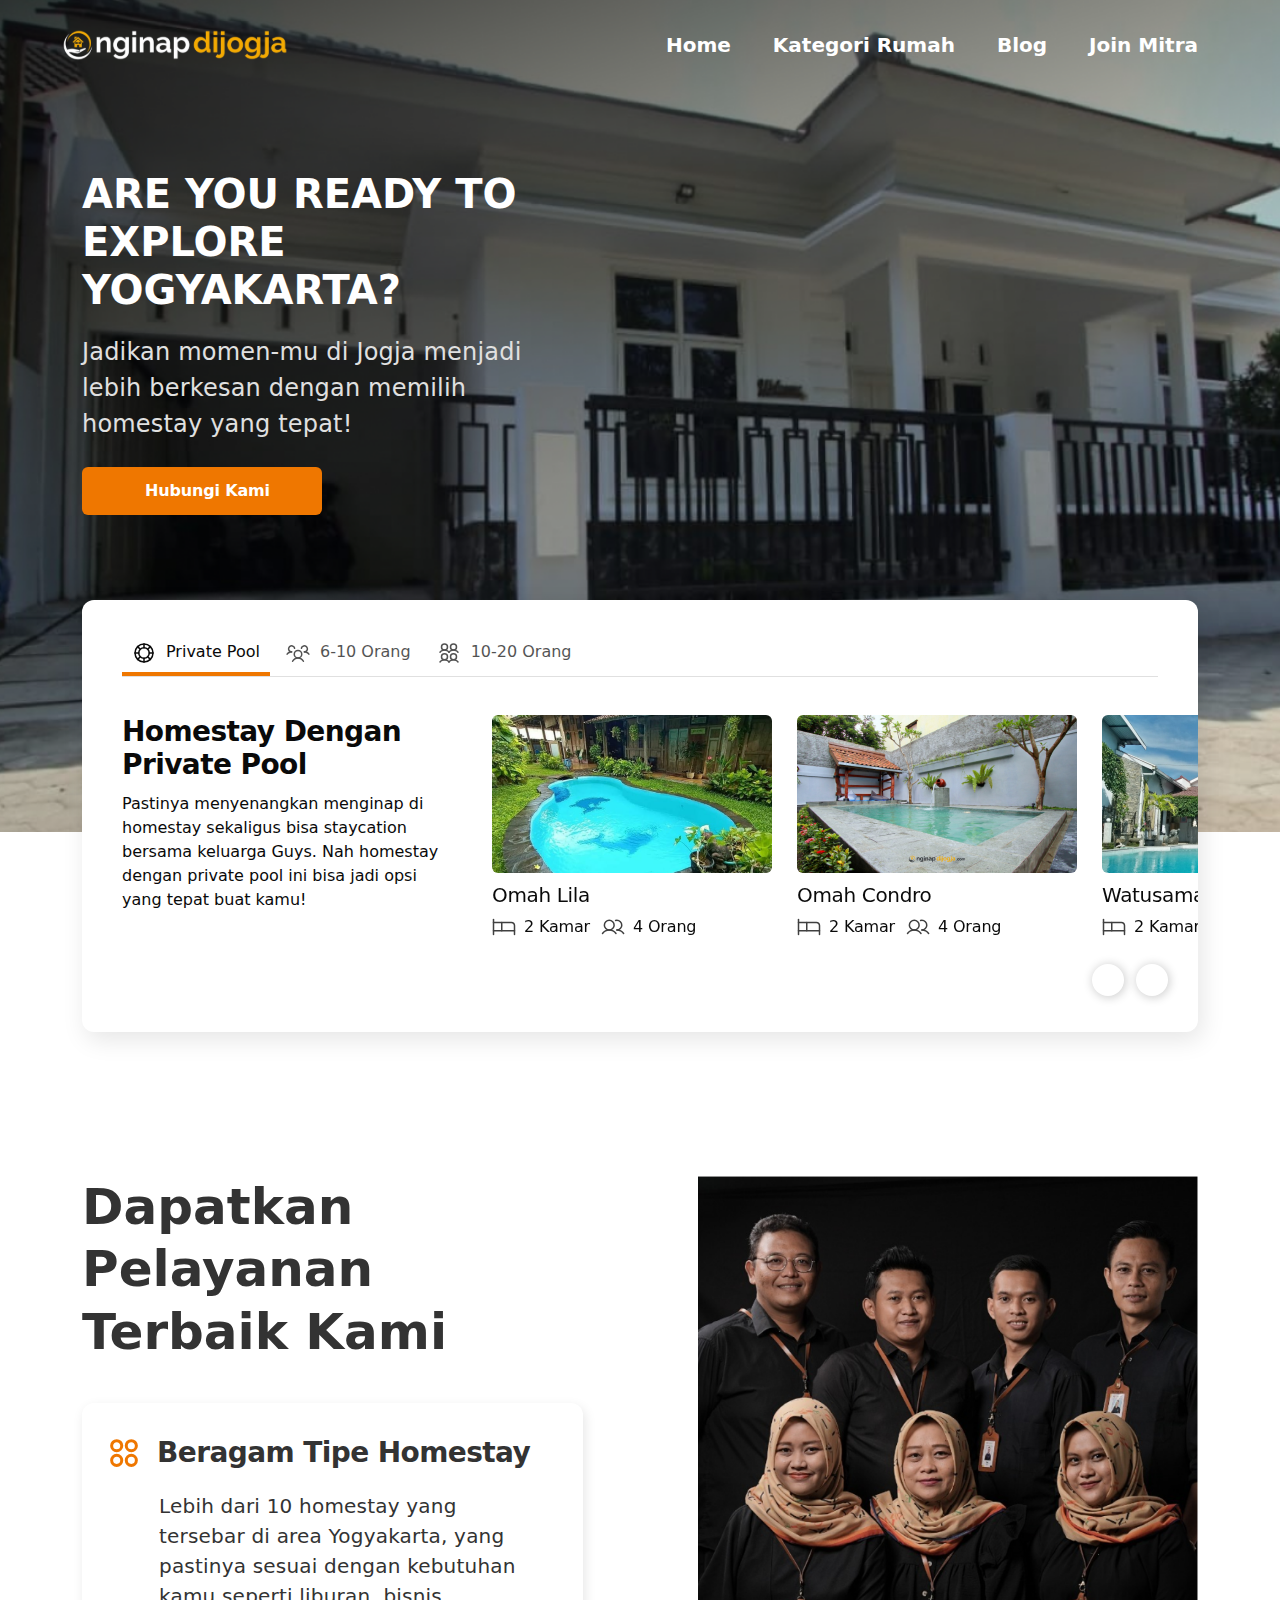
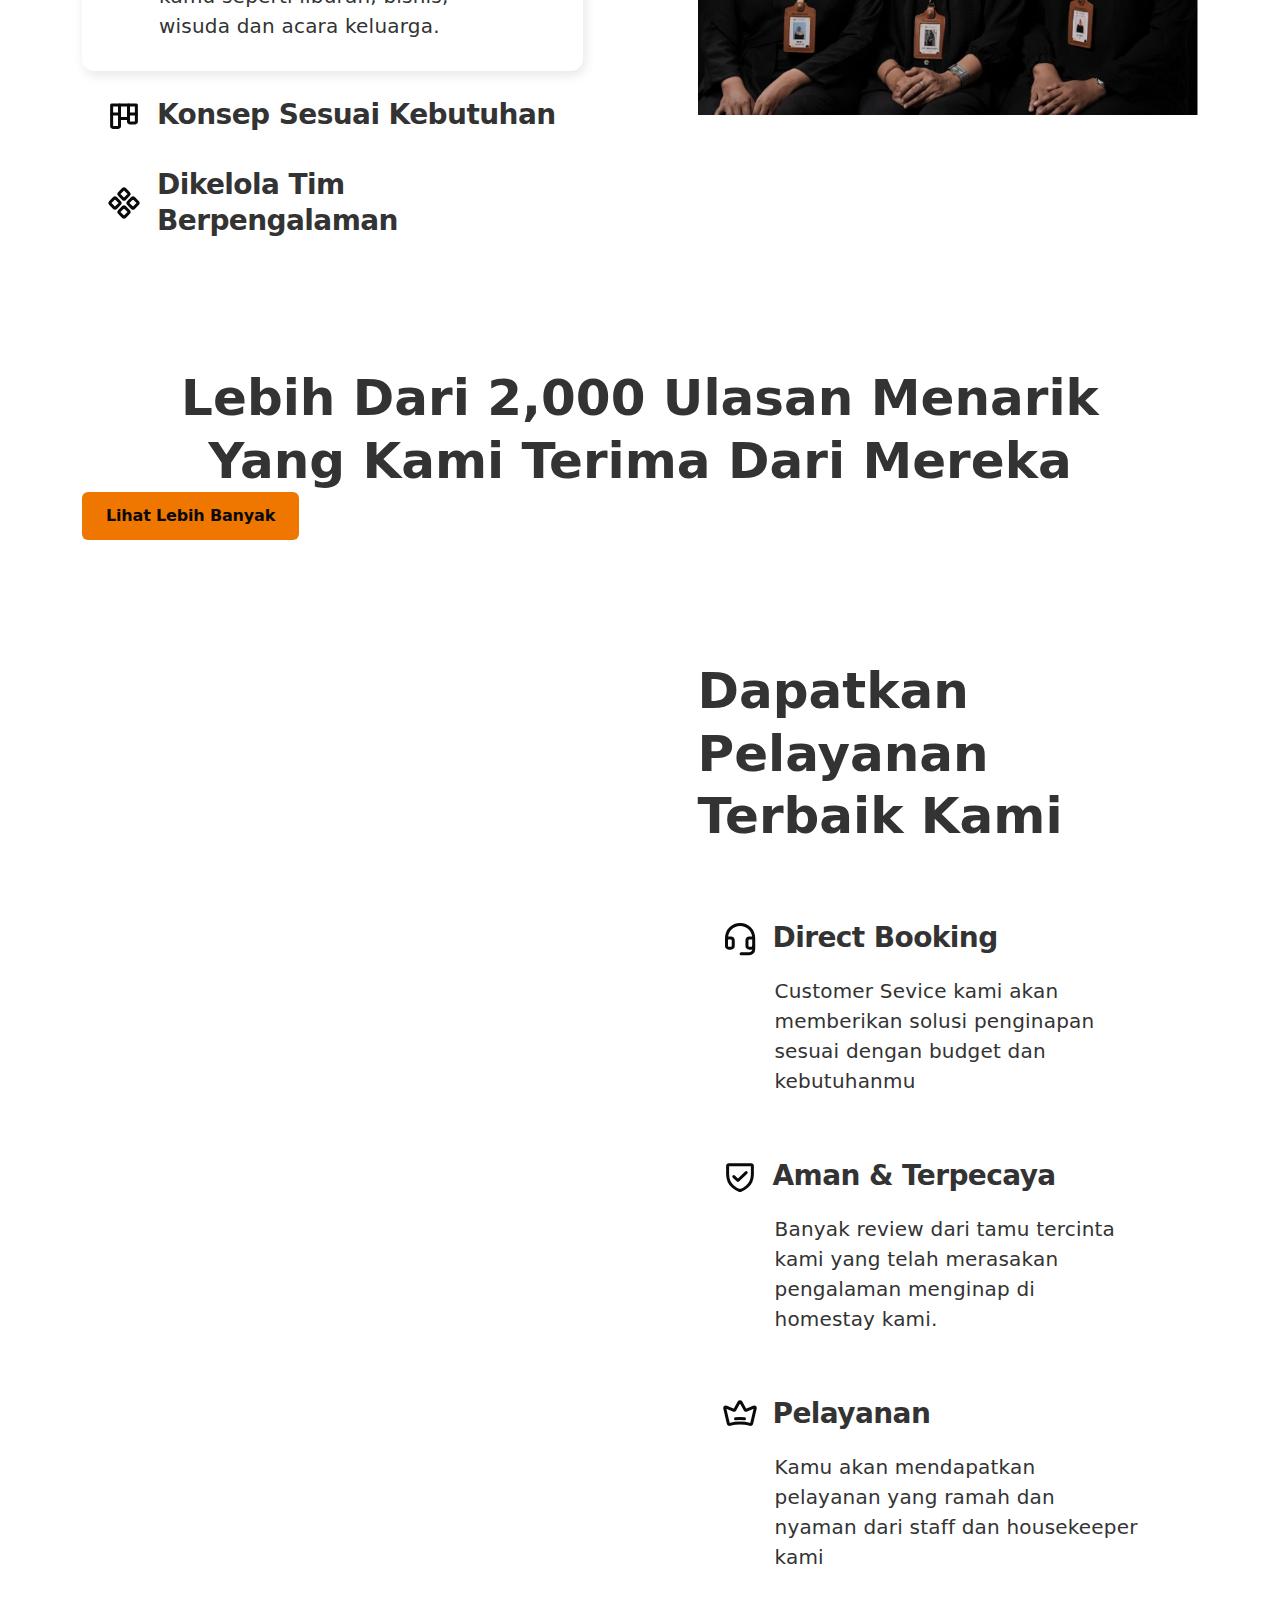
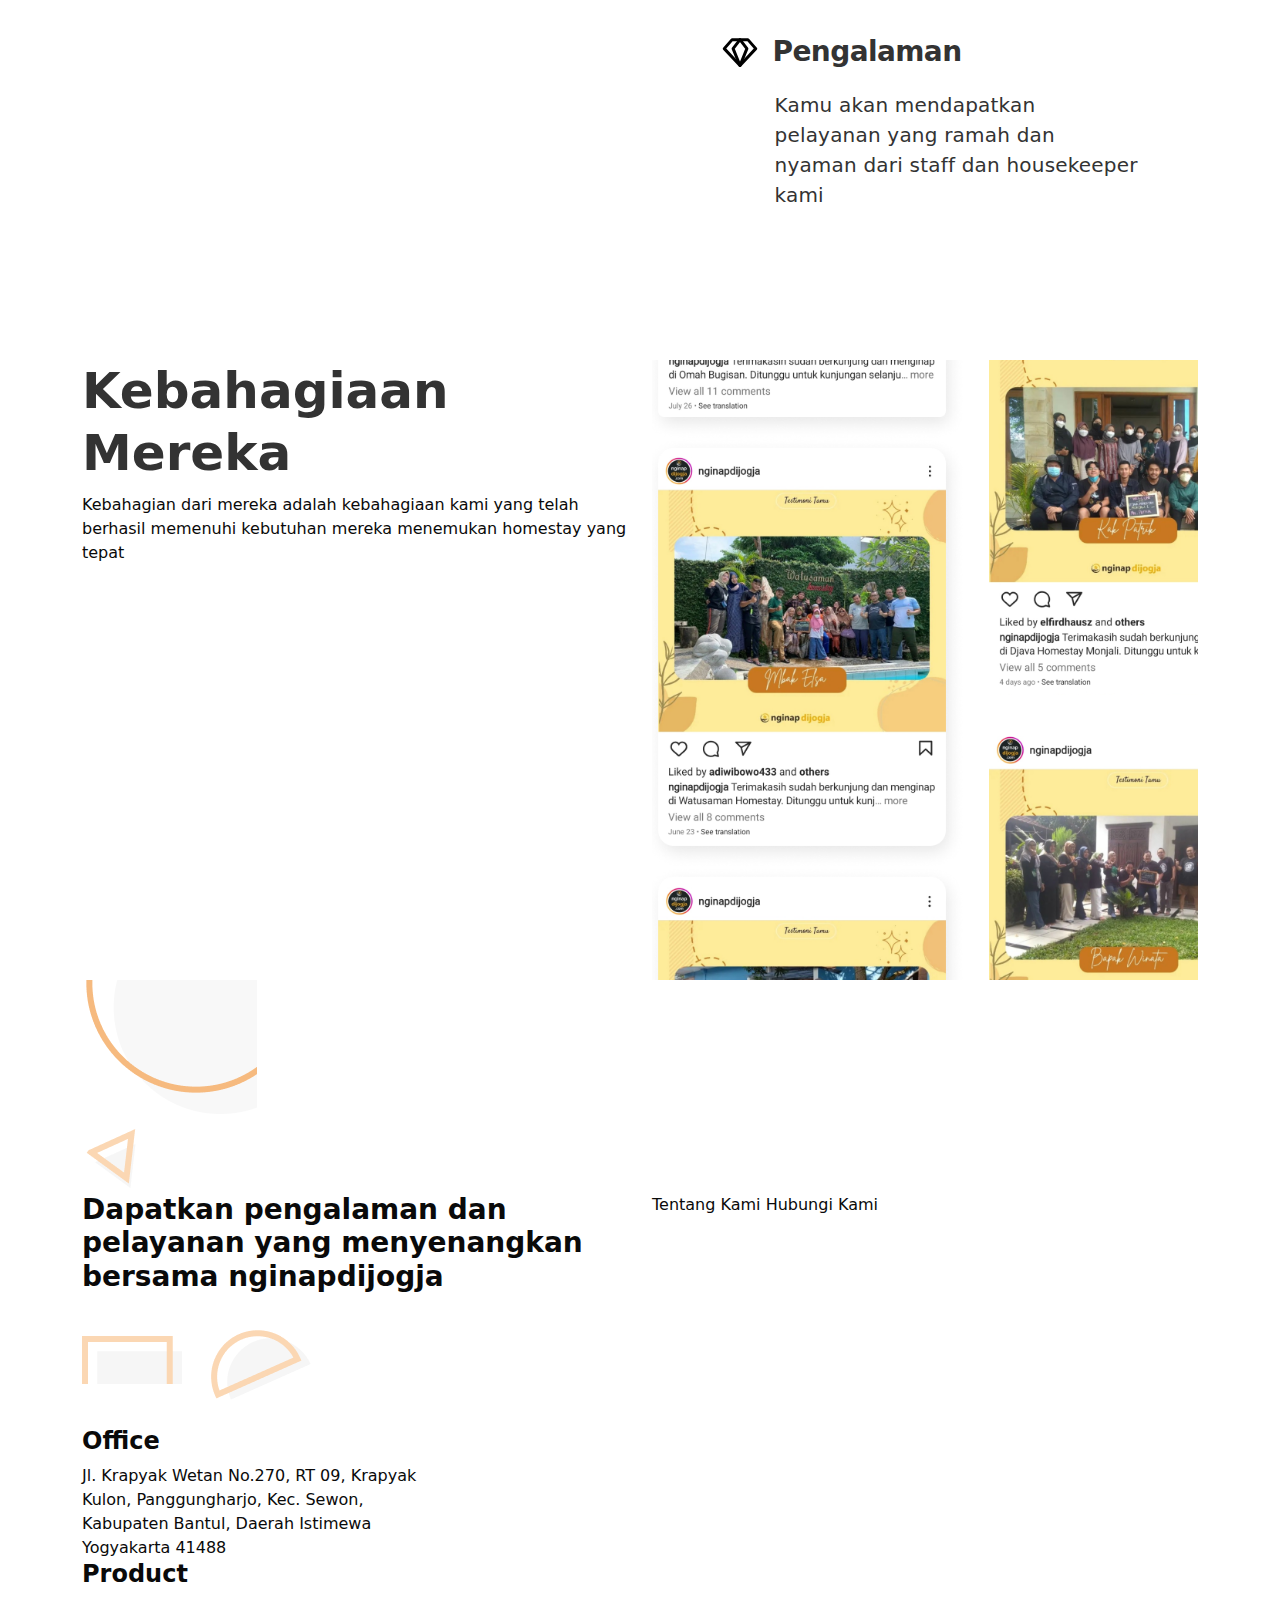
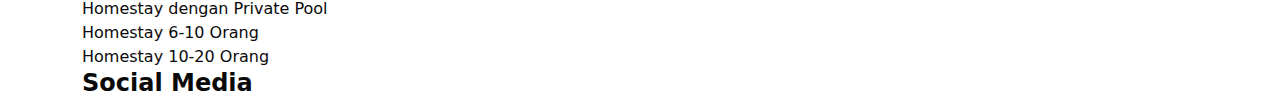
==== commit 7fa195d9: "a2" ====
--- a/index.html
+++ b/index.html
@@ -341,9 +341,9 @@
                     <h2 class="h2">dapatkan pelayanan terbaik kami</h2>
 
                     <!-- cl-c-items -->
-                    <div class="cl-c-item" id="cl-c-items-parent">
+                    <div class="cl-c-items" id="cl-c-items-parent">
                       <!-- cl-item -->
-                      <div class="cl-c-item">
+                      <div class="cl-c-item a-active">
                         <a
                           href="#"
                           data-bs-toggle="collapse"
@@ -411,7 +411,7 @@
                         <a
                           href="#"
                           data-bs-toggle="collapse"
-                          data-bs-target="#cl-c-item-1"
+                          data-bs-target="#cl-c-item-2"
                           class="cl-c-item__title collapsed"
                         >
                           <div class="icon">
@@ -463,7 +463,7 @@
                         </a>
                         <div
                           class="cl-c-item__body collapse"
-                          id="cl-c-item-1"
+                          id="cl-c-item-2"
                           data-bs-parent="#cl-c-items-parent"
                         >
                           <div class="cl-c-item__body__inner">
@@ -481,7 +481,7 @@
                         <a
                           href="#"
                           data-bs-toggle="collapse"
-                          data-bs-target="#cl-c-item-1"
+                          data-bs-target="#cl-c-item-3"
                           class="cl-c-item__title collapsed"
                         >
                           <div class="icon">
@@ -526,7 +526,7 @@
                         </a>
                         <div
                           class="cl-c-item__body collapse"
-                          id="cl-c-item-1"
+                          id="cl-c-item-3"
                           data-bs-parent="#cl-c-items-parent"
                         >
                           <div class="cl-c-item__body__inner">
@@ -545,7 +545,7 @@
                 </div>
                 <div class="col-lg-6">
                   <div class="cl-image">
-                    <img src="#" alt="" class="img" />
+                    <img src="images/img--2.png" alt="" class="img" />
                   </div>
                 </div>
               </div>
--- a/style.css
+++ b/style.css
@@ -73,8 +73,6 @@
     list-style: none;
 }
 p{
-  font-size: 18px;
-  line-height: 1.2;
   margin-bottom: 15px;
 }
 p:last-child{
@@ -443,9 +441,103 @@
 /* ---hero-section---end */
 
 
+/* ---common--- */
+.h2 {
+  color: #333;
+  font-size: 50px;
+  font-style: normal;
+  font-weight: 700;
+  line-height: 125%; /* 60px */
+  text-transform: capitalize;
+}
+.cont-blk {
+  display: flex;
+  flex-direction: column;
+  align-items: flex-start;
+}
+.cont-blk--center {
+  align-items: center;
+  text-align: center;
+}
+/* ---common---end */
+
+
 
 /* ---cl-section--- */
 .cl-section {
-  
+  padding: 120px 0;
+}
+.cl-section__inner {
+
+}
+
+.cl-row {
+  --bs-gutter-x: 115px;
+}
+
+.cl-content {
+
+}
+.cl-content .h2 {
+  margin-bottom: 40px;
+}
+
+.cl-c-items {
+  display: flex;
+  flex-direction: column;
+  gap: 18px;
+}
+.cl-c-item {
+  border-radius: 12px;
+  transition: 0.3s;
+}
+.cl-c-item.a-active {
+  background: #FFF;
+  box-shadow: 2px 4px 12px 0px rgba(0, 0, 0, 0.10);
+}
+.cl-c-item__title {
+  padding: 8px 24px;
+
+  gap: 15px;
+  display: flex;
+  align-items: center;
+  transition: 0.3s;
+}
+.cl-c-item__title:not(.collapsed) {
+  padding: 32px 24px 20px;
+
+
+}
+.cl-c-item__title .icon {
+  width: 36px;
+}
+.cl-c-item__title .icon svg [stroke="#0A0A0A"] {
+  transition: 0.3s;
+}
+.a-active .cl-c-item__title .icon svg [stroke="#0A0A0A"] {
+  stroke: var(--theme__color1);
+  transition: 0.3s;
+}
+.cl-c-item__title h3 {
+  color: #333;
+  font-size: 28px;
+  font-style: normal;
+  font-weight: 600;
+  line-height: 36px; /* 128.571% */
+  letter-spacing: -0.588px;
+}
+.cl-c-item__body {
+
+}
+.cl-c-item__body__inner {
+	padding: 0px 60px 30px 77px;
+}
+.cl-c-item__body__inner p {
+  color: #333;
+  font-size: 20px;
+  font-style: normal;
+  font-weight: 400;
+  line-height: 1.5;
+  letter-spacing: 0.2px;
 }
 /* ---cl-section---end */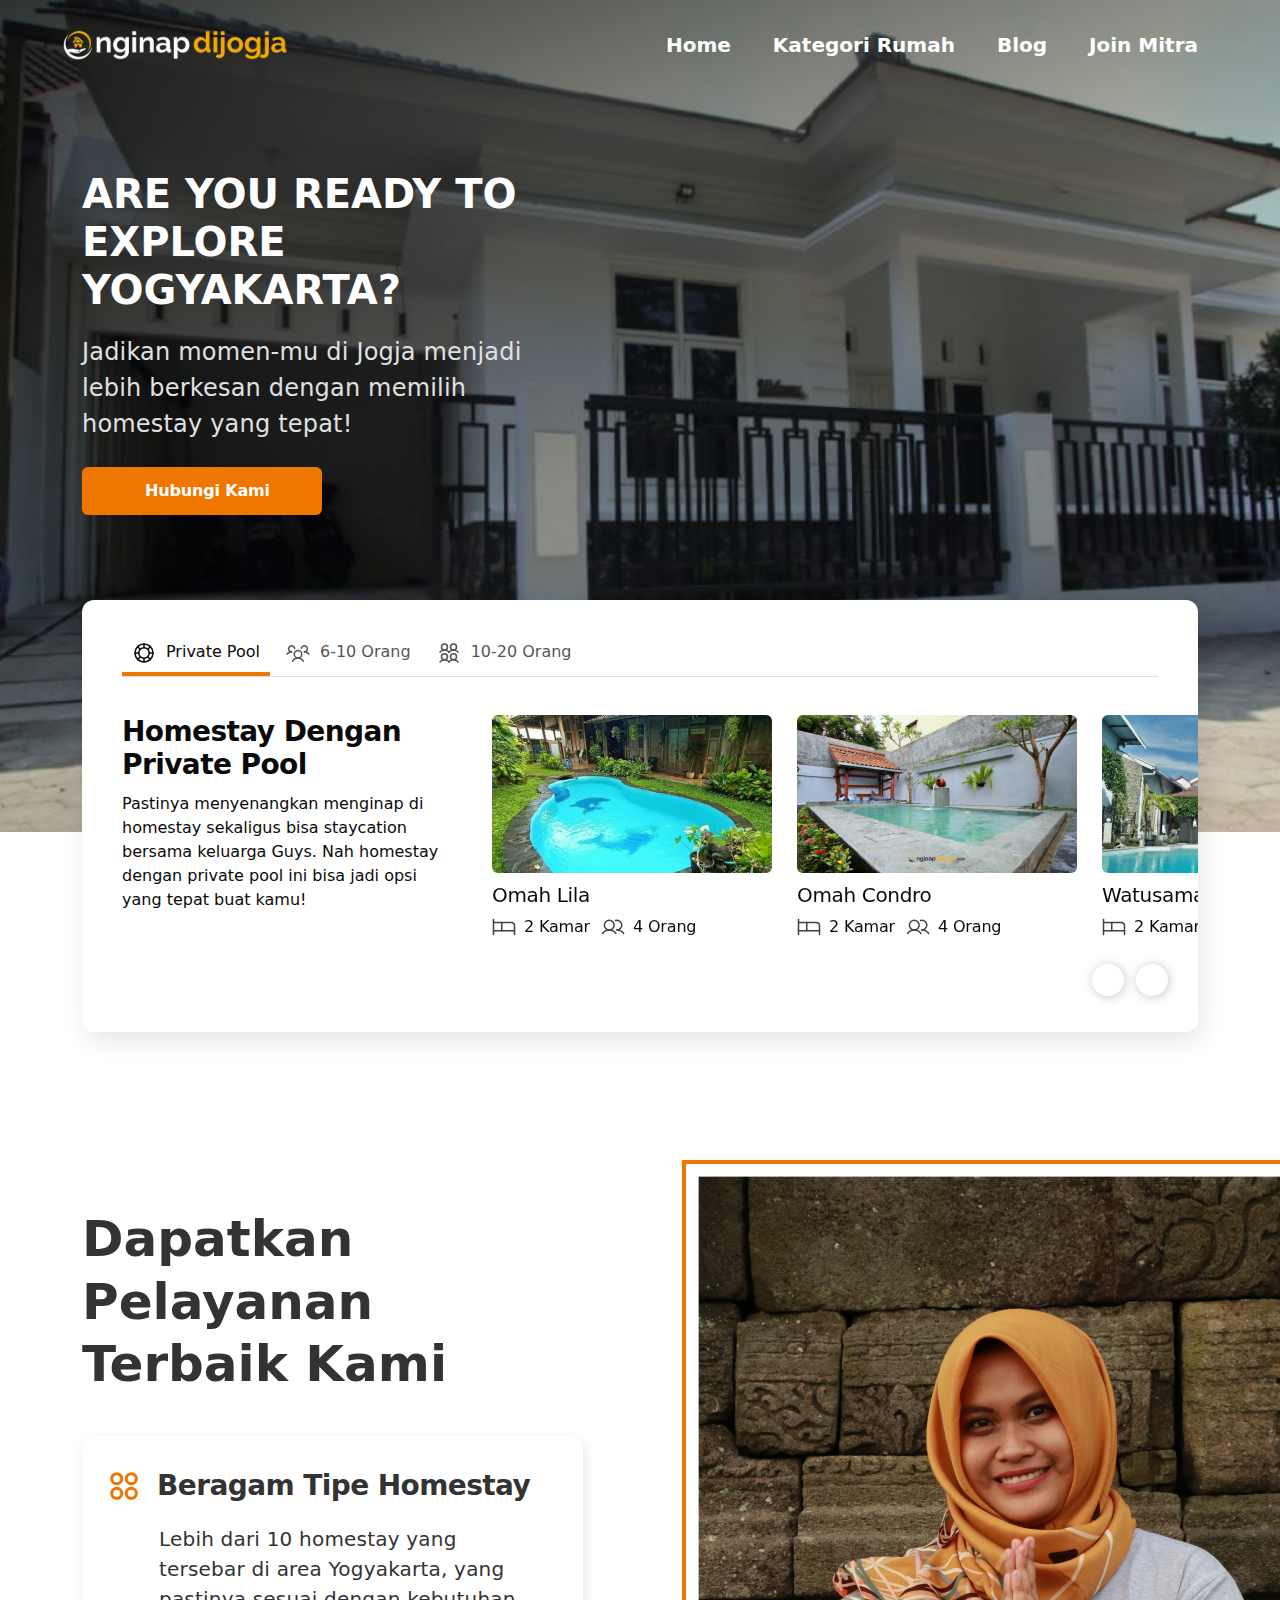
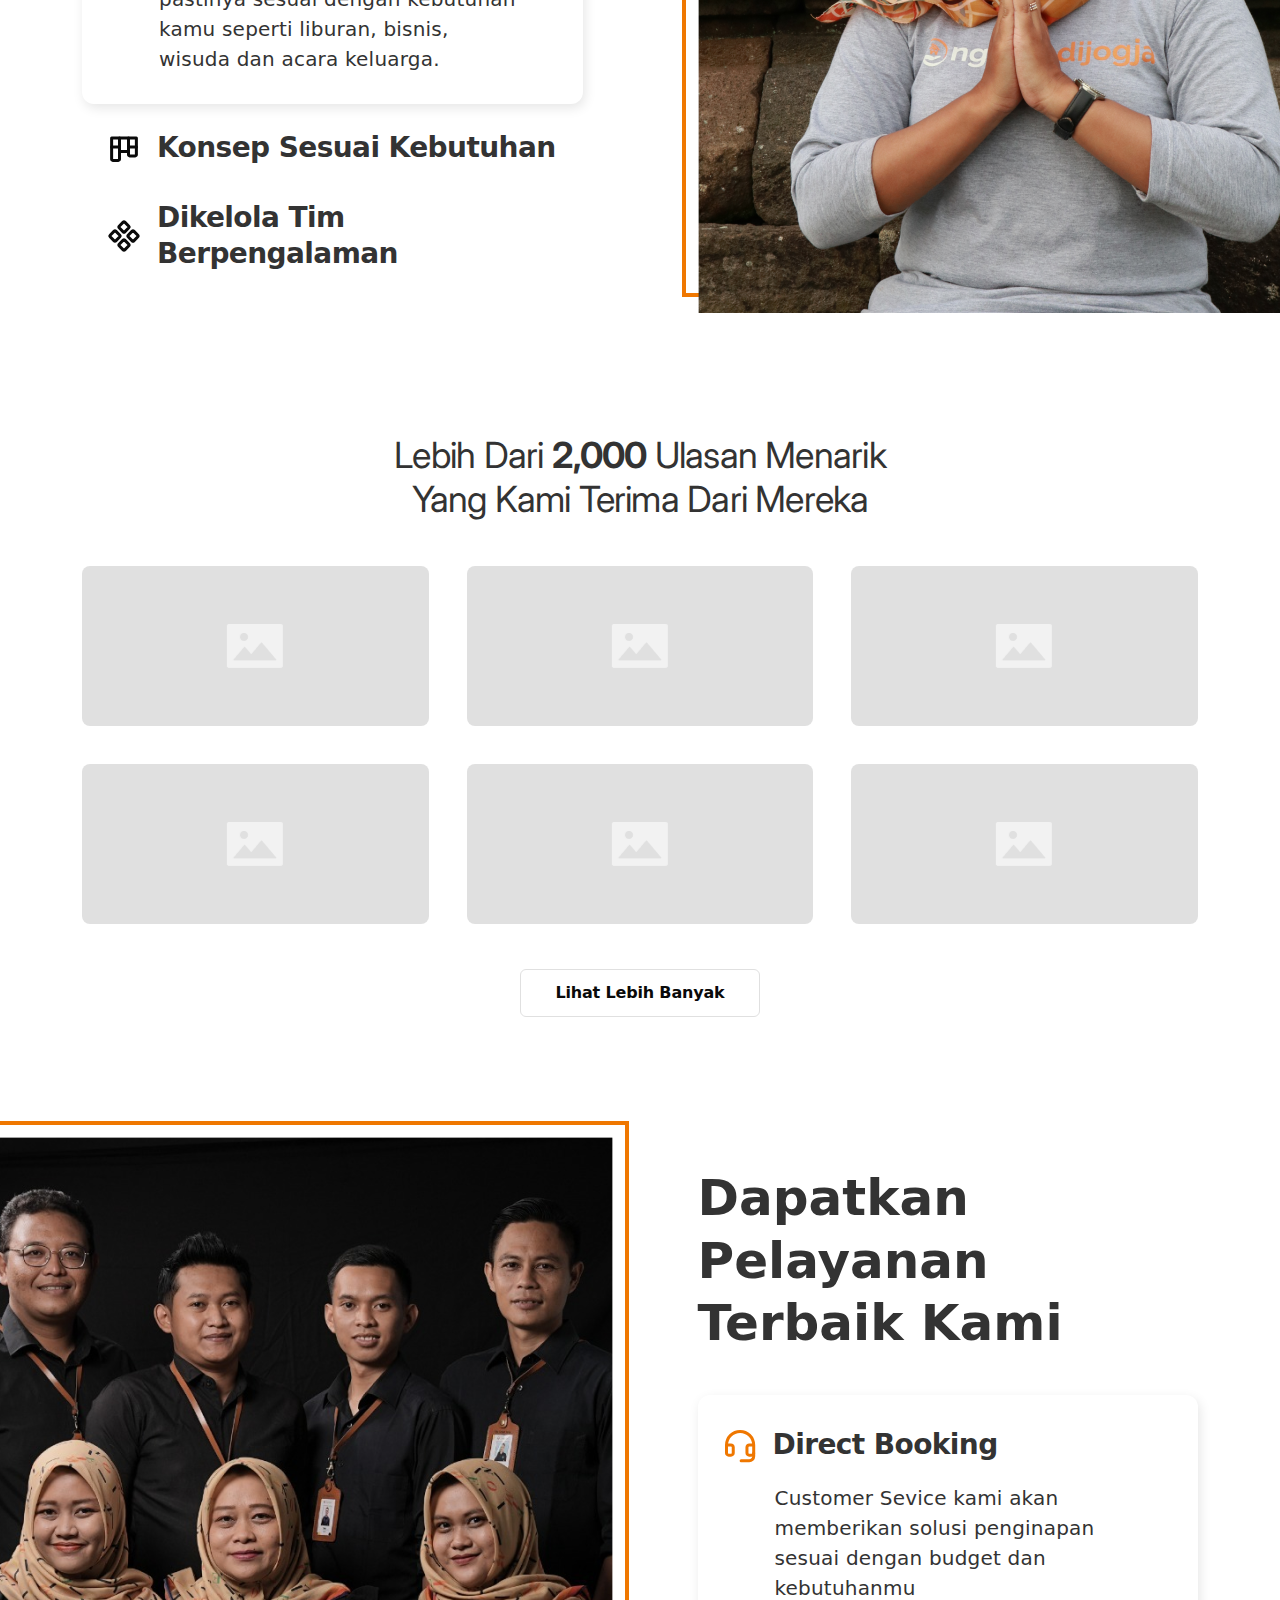
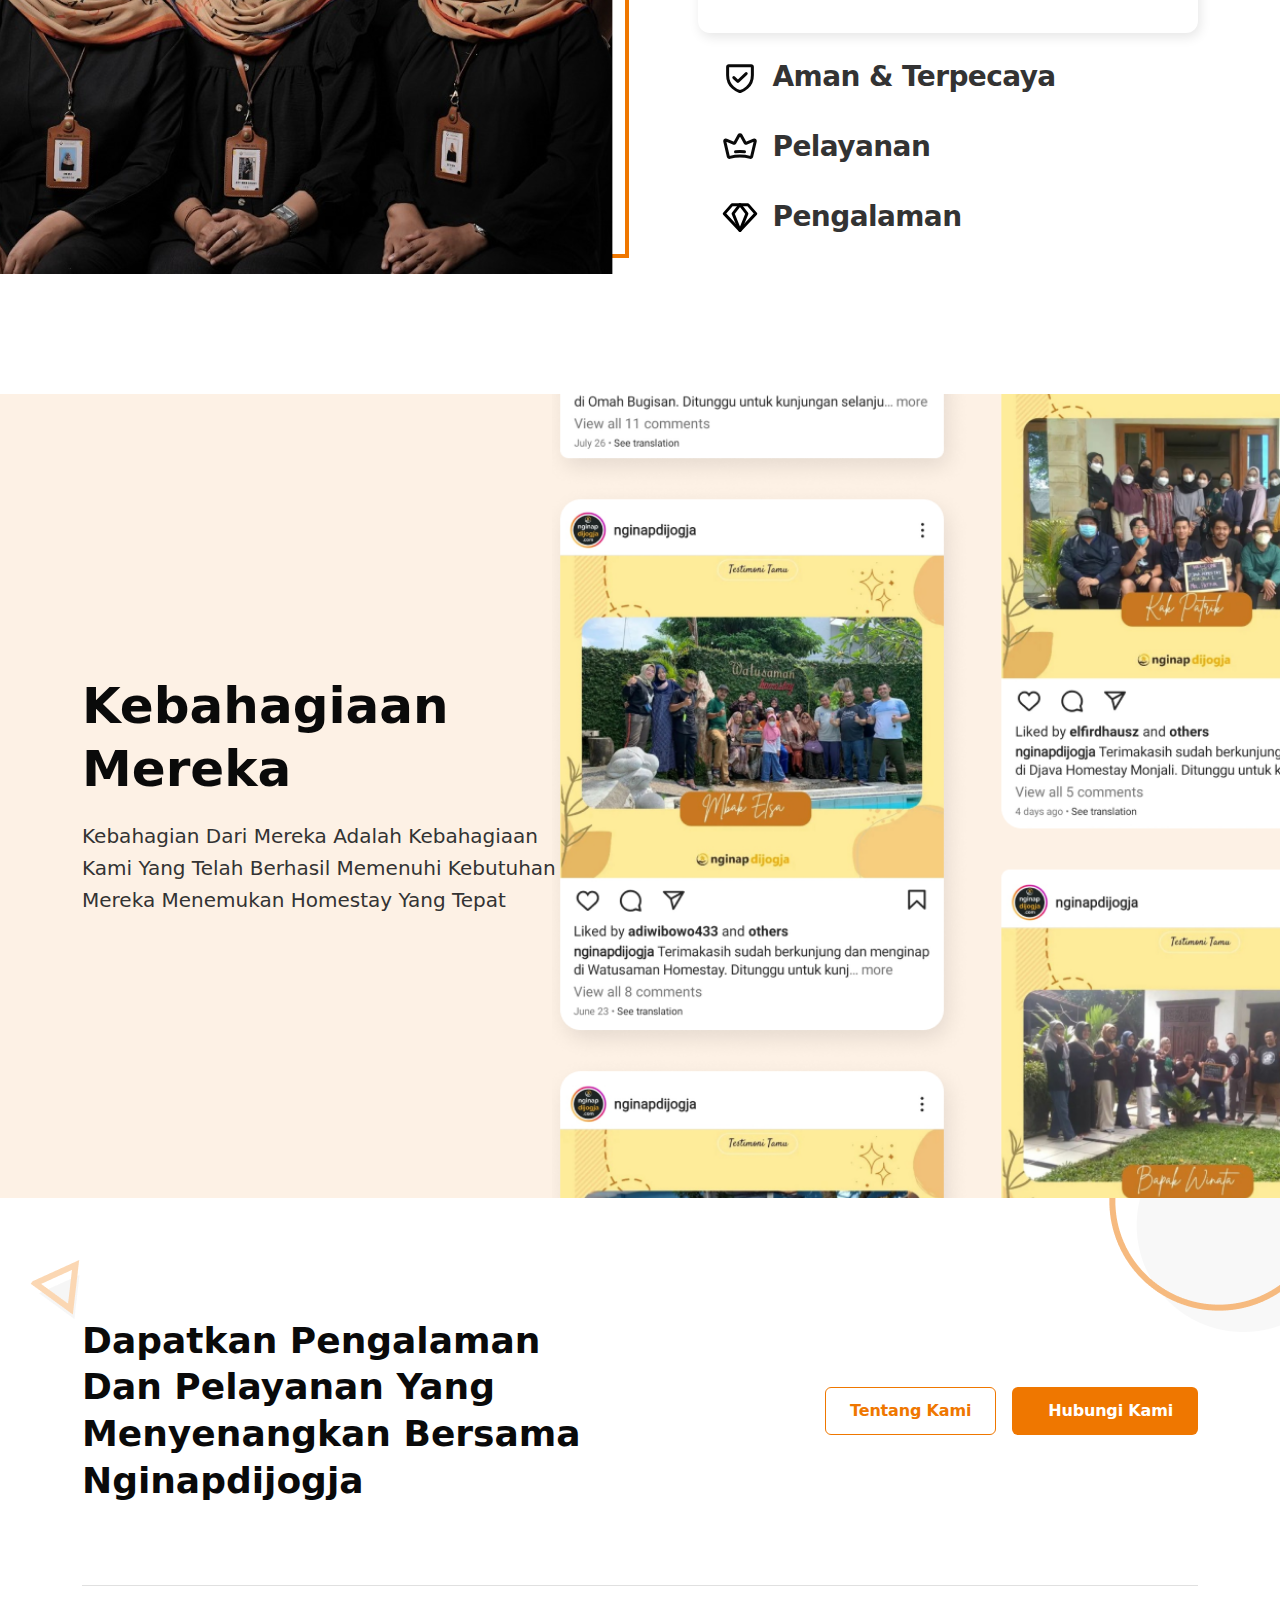
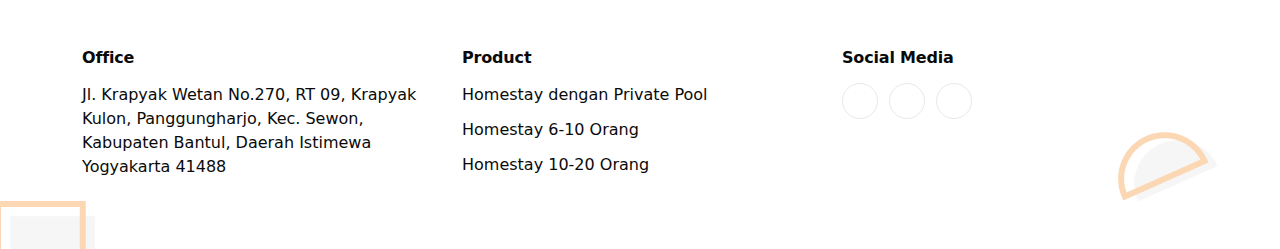
==== commit 54aa322f: "a-3" ====
--- a/index.html
+++ b/index.html
@@ -331,7 +331,7 @@
         <!-- hero-section end -->
 
         <!-- cl-section-->
-        <section class="cl-section">
+        <section class="cl-section pb-0">
           <div class="container">
             <div class="cl-section__inner">
               <!-- cl-row -->
@@ -545,7 +545,7 @@
                 </div>
                 <div class="col-lg-6">
                   <div class="cl-image">
-                    <img src="images/img--2.png" alt="" class="img" />
+                    <img src="images/img--1.png" alt="" class="img" />
                   </div>
                 </div>
               </div>
@@ -556,17 +556,17 @@
         <!-- cl-section-end-->
 
         <!-- lib-section -->
-        <section class="lib-section">
+        <section class="lib-section pb-0">
           <div class="container">
             <div class="lib-section__inner">
               <div
                 class="lib-section__title sec-title cont-blk cont-blk--center"
               >
-                <h2 class="h2 mb-0">
+                <h3 class="h2 mb-0">
                   Lebih dari <span class="fw-700">2,000</span> ulasan menarik
                   <br />
                   yang kami terima dari mereka
-                </h2>
+                </h3>
               </div>
 
               <div class="lib-items-row row">
@@ -591,7 +591,9 @@
               </div>
 
               <div class="lib-section__bottom">
-                <a href="#" class="default-button default-button--bordered-lt"
+                <a
+                  href="#"
+                  class="default-button default-button--bordered-lt default-button--min-lg"
                   >Lihat Lebih Banyak</a
                 >
               </div>
@@ -607,8 +609,8 @@
               <!-- cl-row -->
               <div class="cl-row row">
                 <div class="col-lg-6">
-                  <div class="cl-image">
-                    <img src="#" alt="" class="img" />
+                  <div class="cl-image cl-image--even">
+                    <img src="images/img--2.png" alt="" class="img" />
                   </div>
                 </div>
                 <div class="col-lg-6">
@@ -616,13 +618,13 @@
                     <h2 class="h2">dapatkan pelayanan terbaik kami</h2>
 
                     <!-- cl-c-items -->
-                    <div class="cl-c-item" id="cl-c-items-parent">
+                    <div class="cl-c-items" id="cl-c-items-parent-b">
                       <!-- cl-item -->
-                      <div class="cl-c-item">
+                      <div class="cl-c-item a-active">
                         <a
                           href="#"
                           data-bs-toggle="collapse"
-                          data-bs-target="#cl-c-item-1"
+                          data-bs-target="#cl-c-item-b1"
                           class="cl-c-item__title"
                         >
                           <div class="icon">
@@ -653,8 +655,8 @@
                         </a>
                         <div
                           class="cl-c-item__body collapse show active"
-                          id="cl-c-item-1"
-                          data-bs-parent="#cl-c-items-parent"
+                          id="cl-c-item-b1"
+                          data-bs-parent="#cl-c-items-parent-b"
                         >
                           <div class="cl-c-item__body__inner">
                             <p>
@@ -670,8 +672,8 @@
                         <a
                           href="#"
                           data-bs-toggle="collapse"
-                          data-bs-target="#cl-c-item-1"
-                          class="cl-c-item__title"
+                          data-bs-target="#cl-c-item-b2"
+                          class="cl-c-item__title collapsed"
                         >
                           <div class="icon">
                             <svg
@@ -700,9 +702,9 @@
                           <h3 class="mb-0">Aman & Terpecaya</h3>
                         </a>
                         <div
-                          class="cl-c-item__body collapse show active"
-                          id="cl-c-item-1"
-                          data-bs-parent="#cl-c-items-parent"
+                          class="cl-c-item__body collapse"
+                          id="cl-c-item-b2"
+                          data-bs-parent="#cl-c-items-parent-b"
                         >
                           <div class="cl-c-item__body__inner">
                             <p>
@@ -718,8 +720,8 @@
                         <a
                           href="#"
                           data-bs-toggle="collapse"
-                          data-bs-target="#cl-c-item-1"
-                          class="cl-c-item__title"
+                          data-bs-target="#cl-c-item-b3"
+                          class="cl-c-item__title collapsed"
                         >
                           <div class="icon">
                             <svg
@@ -748,9 +750,9 @@
                           <h3 class="mb-0">Pelayanan</h3>
                         </a>
                         <div
-                          class="cl-c-item__body collapse show active"
-                          id="cl-c-item-1"
-                          data-bs-parent="#cl-c-items-parent"
+                          class="cl-c-item__body collapse"
+                          id="cl-c-item-b3"
+                          data-bs-parent="#cl-c-items-parent-b"
                         >
                           <div class="cl-c-item__body__inner">
                             <p>
@@ -766,8 +768,8 @@
                         <a
                           href="#"
                           data-bs-toggle="collapse"
-                          data-bs-target="#cl-c-item-1"
-                          class="cl-c-item__title"
+                          data-bs-target="#cl-c-item-b4"
+                          class="cl-c-item__title collapsed"
                         >
                           <div class="icon">
                             <svg
@@ -796,9 +798,9 @@
                           <h3 class="mb-0">Pengalaman</h3>
                         </a>
                         <div
-                          class="cl-c-item__body collapse show active"
-                          id="cl-c-item-1"
-                          data-bs-parent="#cl-c-items-parent"
+                          class="cl-c-item__body collapse"
+                          id="cl-c-item-b4"
+                          data-bs-parent="#cl-c-items-parent-b"
                         >
                           <div class="cl-c-item__body__inner">
                             <p>
@@ -824,17 +826,18 @@
         <section class="km-section">
           <div class="container">
             <div class="km-section__inner">
-              <div class="km-sectiono__row row">
+              <div class="km-section__row row">
                 <div class="col-lg-6">
-                  <div class="cont-blk">
+                  <div class="cont-blk km-section__cont">
                     <h2 class="h2">
                       Kebahagiaan <br />
                       Mereka
                     </h2>
-                    <p>
-                      Kebahagian dari mereka adalah kebahagiaan kami yang telah
-                      berhasil memenuhi kebutuhan mereka menemukan homestay yang
-                      tepat
+                    <p class="p">
+                      Kebahagian dari mereka adalah kebahagiaan
+                      <br class="d-lg-block d-none" />
+                      kami yang telah berhasil memenuhi kebutuhan mereka
+                      menemukan homestay yang tepat
                     </p>
                   </div>
                 </div>
@@ -867,7 +870,7 @@
                 <div class="row">
                   <div class="col-lg-6">
                     <div class="content-text">
-                      <h3 class="mb-0">
+                      <h3 class="h3 mb-0">
                         Dapatkan pengalaman dan pelayanan yang menyenangkan
                         bersama nginapdijogja
                       </h3>
@@ -876,10 +879,12 @@
 
                   <div class="col-lg-6">
                     <div class="buttons">
-                      <a href="#" class="defaut-button defaut-button--bordered"
+                      <a
+                        href="#"
+                        class="default-button default-button--bordered"
                         >Tentang Kami</a
                       >
-                      <a href="#" class="defaut-button defaut-button--bordered">
+                      <a href="#" class="default-button">
                         <i class="icon fab fa-whatapp"></i>
                         <span class="txt">Hubungi Kami</span>
                       </a>
@@ -906,7 +911,7 @@
                 alt=""
                 class="footer-shape-2"
               />
-              <div class="footer-row">
+              <div class="footer-row row">
                 <div class="col-lg-4 col-md-l6">
                   <div class="footer-menu">
                     <h4>Office</h4>
--- a/css/default-edit.css
+++ b/css/default-edit.css
@@ -9,10 +9,18 @@
     justify-content: center;
     text-align: center;
     background: var(--theme__color1);
+    color: #fff;
     font-size: 16px;
     font-style: normal;
     font-weight: 600;
     letter-spacing: -0.176px;
+    transition: 0.3s;
+    border: 1px solid transparent;
+}
+.default-button:hover {
+    color: #fff;
+    background: #ff8000;
+    border-color: transparent;
 }
 .default-button .icon {
     font-size: 20px;
@@ -20,6 +28,19 @@
     display: flex;
     align-items: center;
 }
+
+.default-button--bordered {
+    border-color: var(--theme__color1);
+    color: var(--theme__color1);
+    background: transparent;
+}
+.default-button--bordered-lt {
+    border-color: #E0E0E0;
+    color: #0A0A0A;
+    background: transparent;
+}
+
+
 
 .default-button--min-lg {
     min-width: 240px;
--- a/style.css
+++ b/style.css
@@ -443,13 +443,30 @@
 
 /* ---common--- */
 .h2 {
+  font-size: 50px;
+  margin-bottom: 20px;
   color: #333;
-  font-size: 50px;
   font-style: normal;
   font-weight: 700;
   line-height: 125%; /* 60px */
   text-transform: capitalize;
 }
+.h3 {
+  font-size: 36px;
+  margin-bottom: 20px;
+  font-style: normal;
+  font-weight: 700;
+  line-height: 130%; /* 60px */
+  text-transform: capitalize;
+}
+.p {
+  color: #333;
+  font-size: 20px;
+  font-style: normal;
+  font-weight: 400;
+  line-height: 160%;
+  text-transform: capitalize;
+}
 .cont-blk {
   display: flex;
   flex-direction: column;
@@ -468,11 +485,12 @@
   padding: 120px 0;
 }
 .cl-section__inner {
-
+  
 }
 
 .cl-row {
   --bs-gutter-x: 115px;
+  align-items: center;
 }
 
 .cl-content {
@@ -540,4 +558,239 @@
   line-height: 1.5;
   letter-spacing: 0.2px;
 }
-/* ---cl-section---end */+
+.cl-image {
+  --bdr: 4px;
+  --off: -16px;
+  width: 684px;
+  position: relative;
+  z-index: 1;
+}
+.cl-image--even {
+	margin-left: -153px;
+}
+.cl-image::before {
+  content: '';
+  height: 100%;
+  width: 100%;
+  border: var(--bdr) solid var(--theme__color1);
+  transform: translate(var(--off),var(--off));
+  position: absolute;
+  top: 0;
+  left: 0;
+  display: block;
+  z-index: -1;
+}
+.cl-image--even::before {
+  transform: translate(calc(var(--off) * -1),var(--off));
+}
+.cl-image .img {
+
+}
+/* ---cl-section---end */
+
+
+/* ---lib-section--- */
+.lib-section {
+  padding: 120px 0;
+}
+.lib-section__inner {
+
+}
+.lib-section__title {
+  margin-bottom: 45px;
+}
+.lib-section__title h3 {
+  font-family: Inter;
+  font-size: 36px;
+  font-style: normal;
+  font-weight: 400;
+  line-height: 44px; /* 122.222% */
+  letter-spacing: -0.792px;
+}
+
+.lib-items-row {
+  --bs-gutter-x: 38px;
+  --bs-gutter-y: var(--bs-gutter-x);
+}
+.lib-item {
+  height: 160px;
+  border-radius: 8px;
+  background: url('images/image-placeholder.png') no-repeat center center/cover;
+}
+.lib-item img {
+  height: 100%;
+  width: 100%;
+  object-fit: cover;
+  object-position: center;
+}
+
+.lib-section__bottom {
+  margin-top: 45px;
+  display: flex;
+  justify-content: center;
+}
+/* ---lib-section---end */
+
+
+/* ---km-section--- */
+.km-section {
+  padding: 120px 0;
+  min-height: 804px;
+  display: flex;
+  align-items: center;
+  position: relative;
+  z-index: 1;
+  background: rgba(239, 119, 0, 0.10);
+}
+.km-section__inner {
+
+}
+.km-section__row {
+
+}
+.km-section__cont {
+
+}
+.km-section__cont .h2 {
+  color: var(--color);
+}
+.km-section__cont .p {
+
+}
+
+.km-image {
+  width: 728px;
+  position: absolute;
+  top: 0;
+  right: 0;
+  height: 100%;
+}
+.km-image .img {
+  height: 100%;
+  width: 100%;
+  object-fit: cover;
+  object-position: left center;
+}
+/* ---km-section---end */
+
+
+/* ---cta-section--- */
+.cta-section {
+  padding: 120px 0 80px;
+  position: relative;
+}
+.cta-section__shape-2 {
+  width: 175px;
+  position: absolute;
+  right: 0;
+  top: 0;
+}
+.cta-section__inner {
+  position: relative;
+}
+.cta-section__shape-1 {
+	top: -73px;
+	width: 79px;
+	left: -56px;
+	position: absolute;
+}
+.cta-content {
+
+}
+.cta-content .row {
+  align-items: center;
+}
+.cta-content .content-text {
+
+}
+.cta-content .buttons {
+  gap: 16px;
+  display: flex;
+  justify-content: flex-end;
+  align-items: center;
+}
+/* ---cta-section---end */
+
+
+
+/* ---footer-section--- */
+.footer-section {
+
+}
+.footer-section__inner {
+  padding: 60px 0 70px;
+  border-top: 1px solid #E0E0E0;
+  position: relative;
+  z-index: 1;
+}
+.footer-shape-1 {
+  left: -87px;
+  width: 100px;
+  position: absolute;
+  bottom: 0;
+} 
+.footer-shape-2 {
+  width: 134px;
+  bottom: 20px;
+  right: -30px;
+  position: absolute;
+}
+
+.footer-row {
+
+}
+.footer-menu {
+
+}
+.footer-menu h4 {
+  font-size: 16px;
+  margin-bottom: 13px;
+  font-weight: 600;
+  line-height: 1.5;
+  letter-spacing: -0.176px;
+}
+.footer-menu p {
+
+}
+.footer-menu ul {
+  gap: 11px;
+  display: flex;
+  flex-direction: column;
+}
+.footer-menu ul li {
+
+}
+.footer-menu ul li a {
+  font-size: 16px;
+  transition: 0.3s;
+}
+.footer-menu ul li a:hover {
+  color: var(--theme__color1);
+}
+
+.s-menu-ul {
+  gap: 10px;
+  display: flex;
+  flex-direction: row !important;
+}
+.s-menu-ul li {
+
+}
+.s-menu-ul li a {
+  height: 36px;
+  width: 36px;
+  color: #404040;
+  border: 1px solid rgba(10, 20, 47, 0.1);
+  display: flex;
+  align-items: center;
+  justify-content: center;
+  text-align: center;
+  border-radius: 50%;
+}
+.s-menu-ul li a:hover {
+  color: #fff !important;
+  border-color: var(--theme__color1);
+  background: var(--theme__color1);
+}
+/* ---footer-section---end */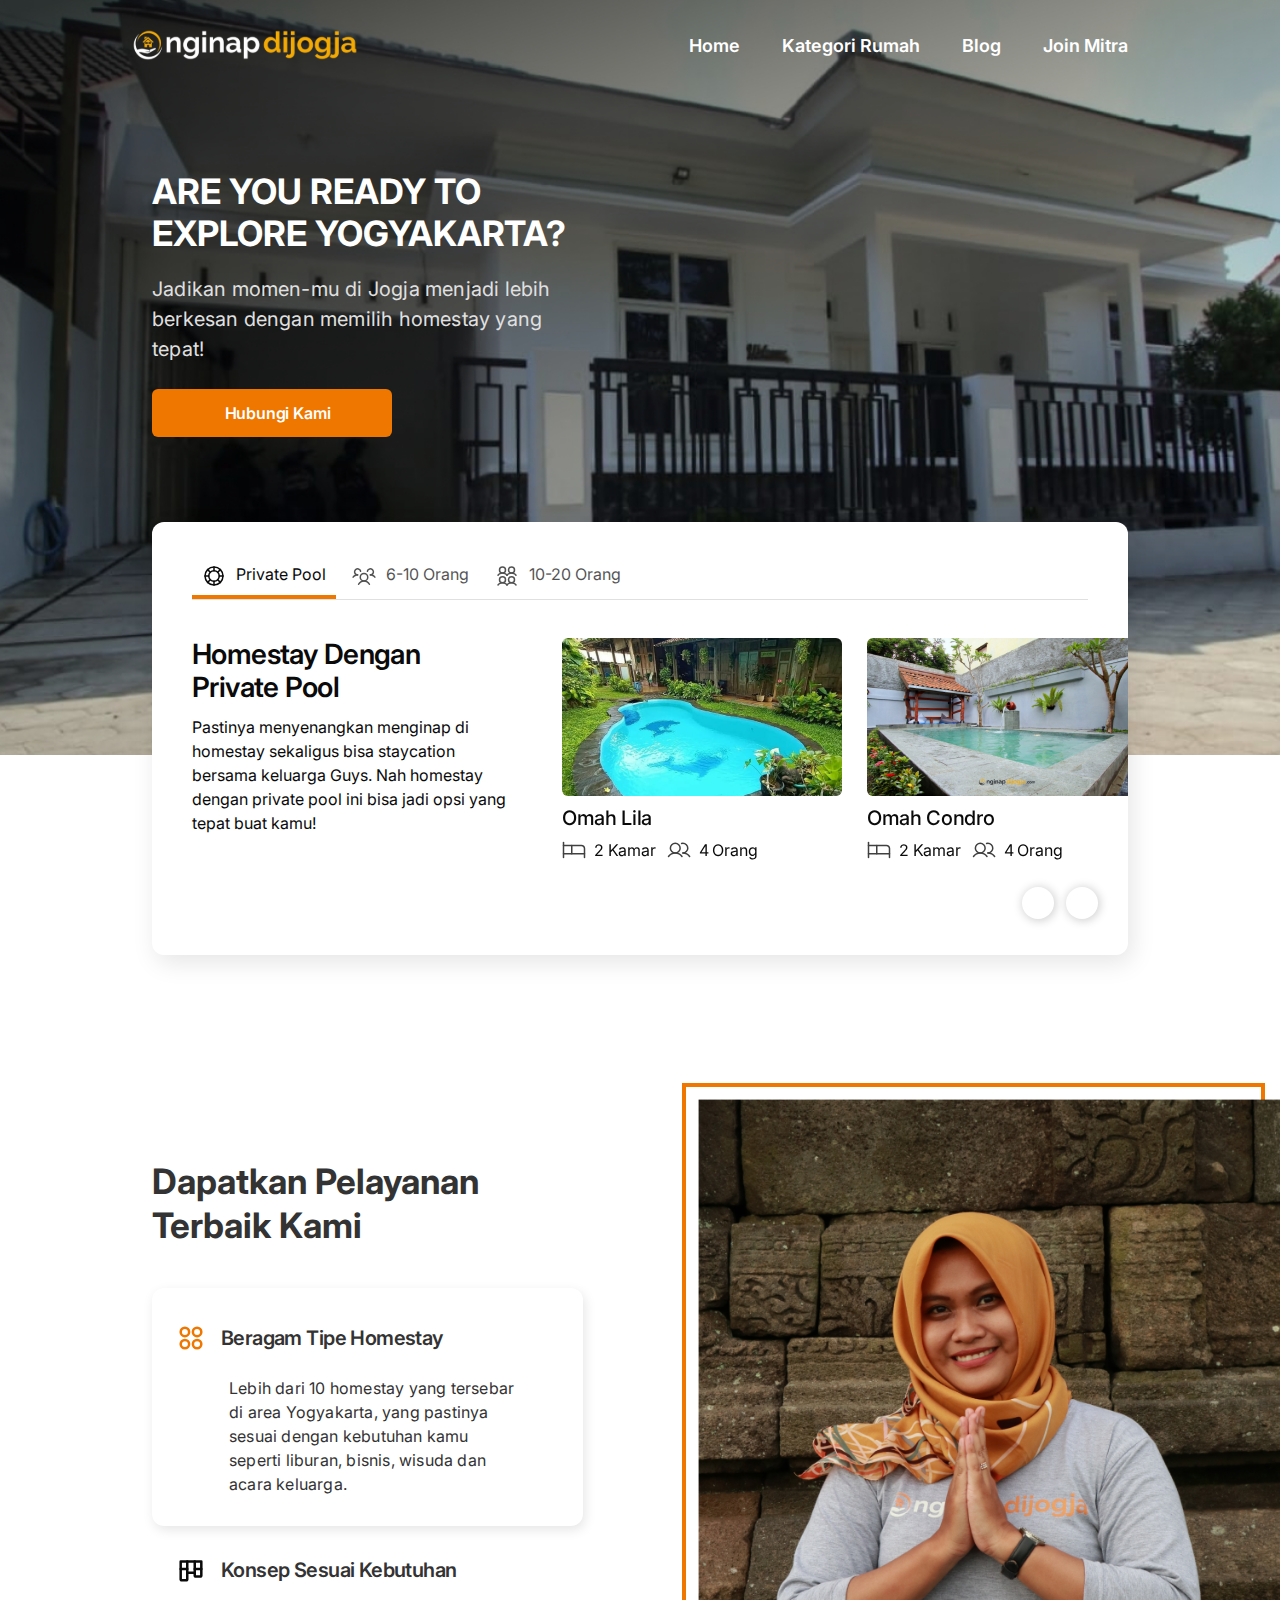
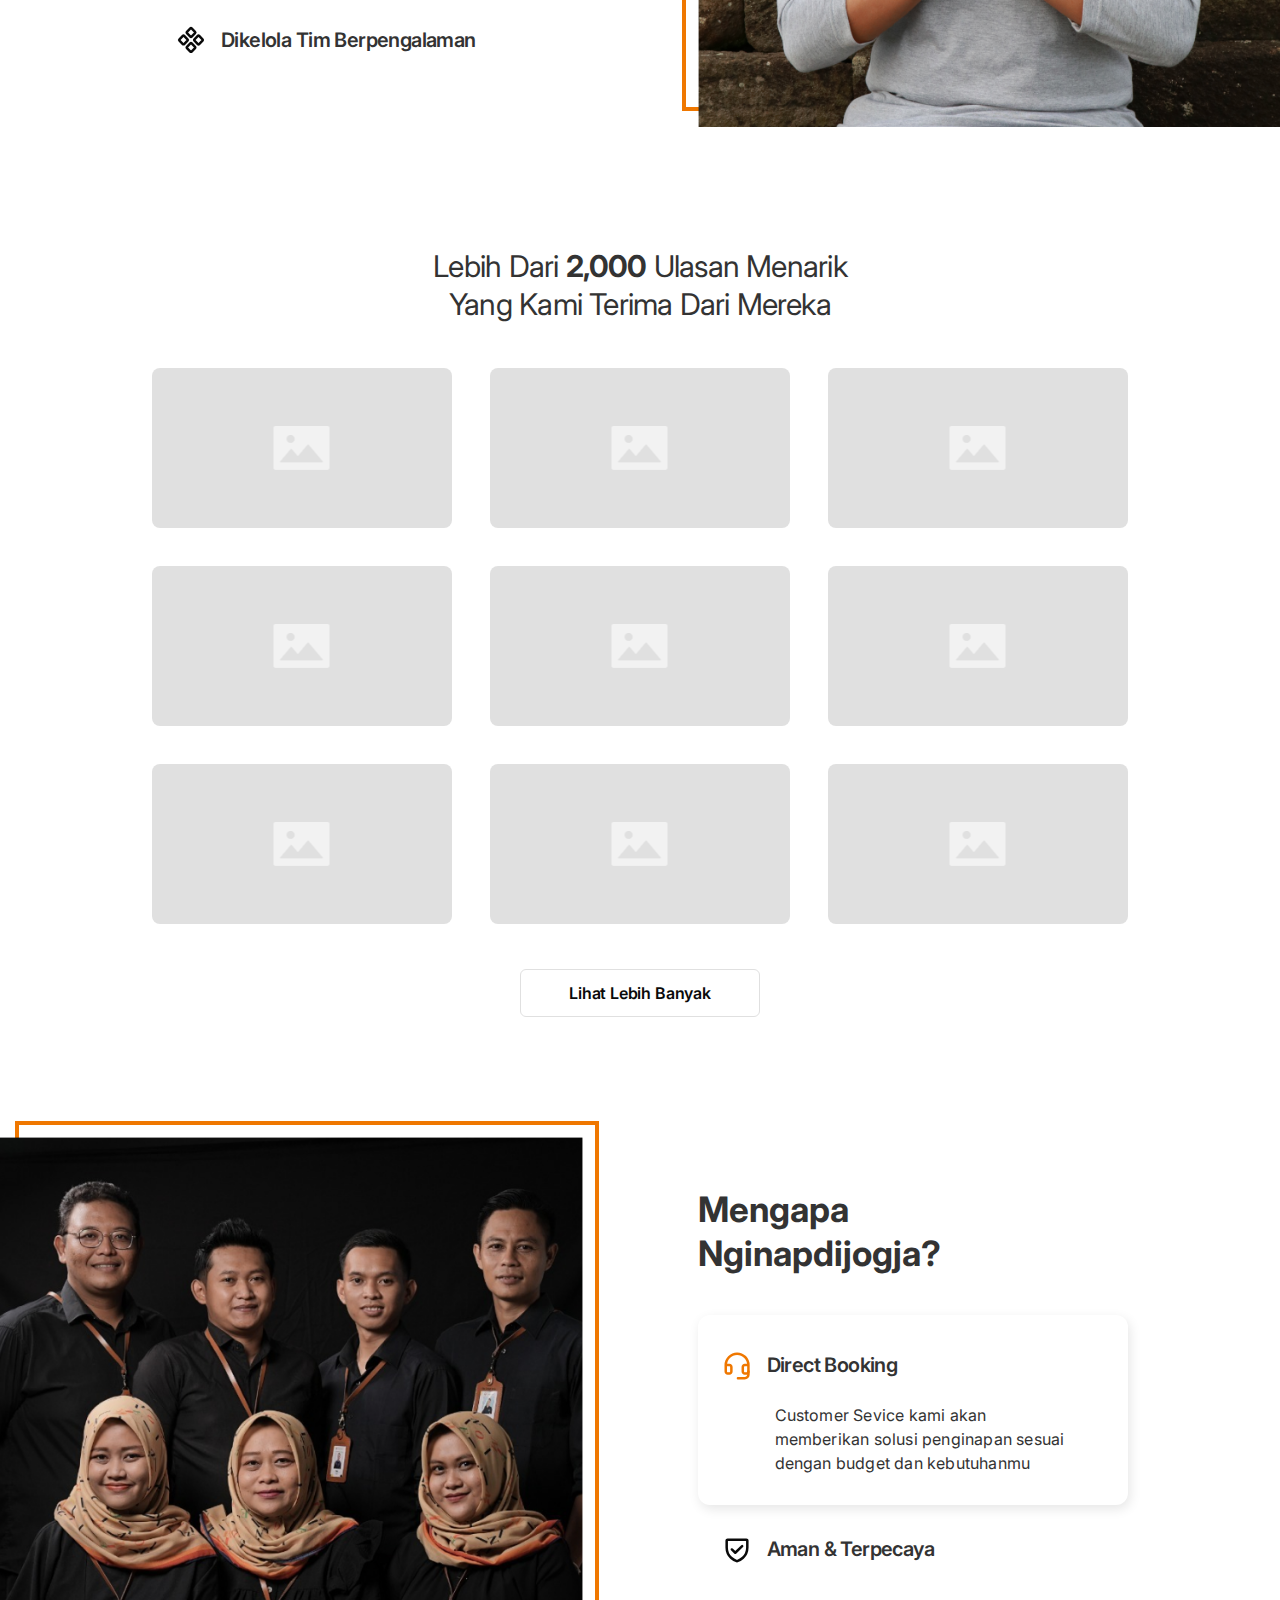
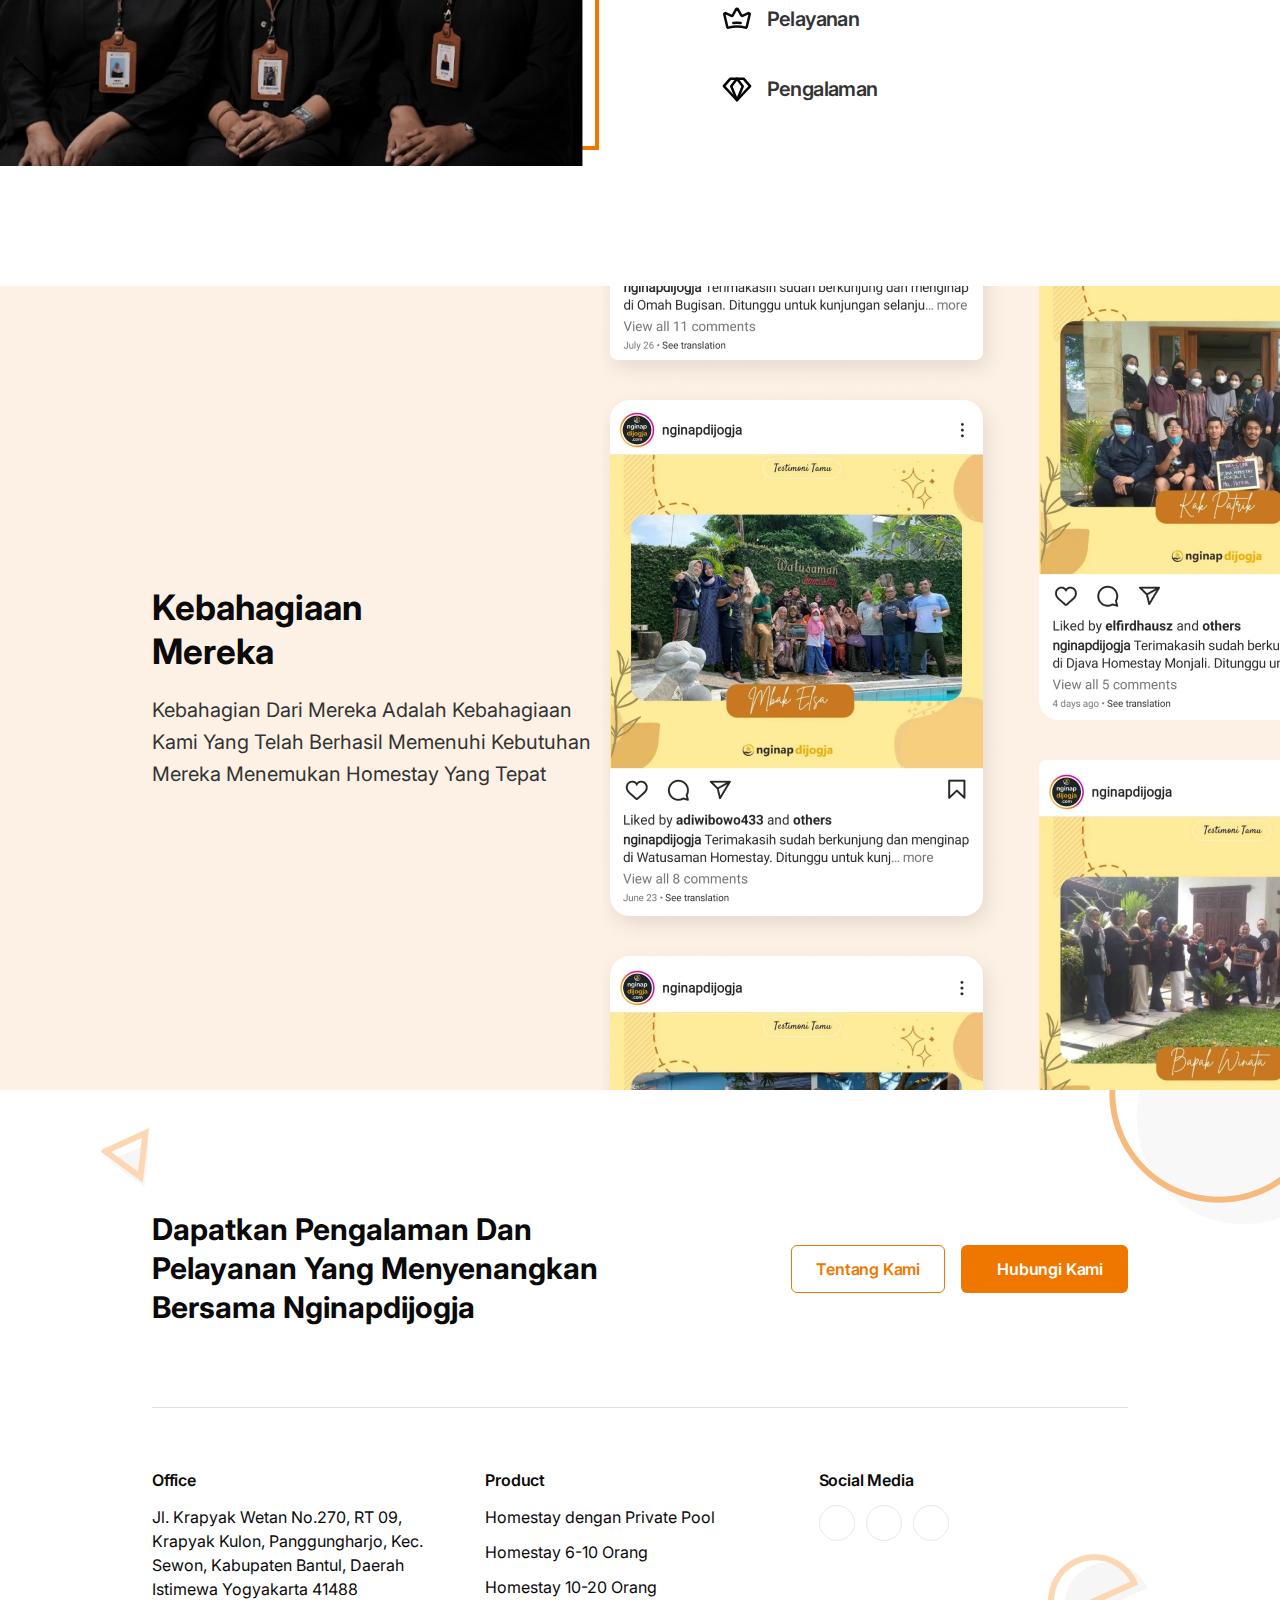
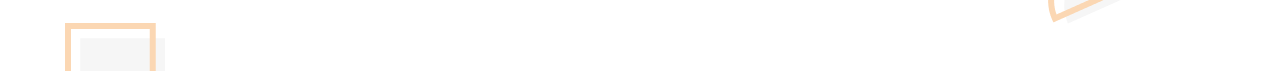
==== commit 4ed05649: "2.0"" ====
--- a/index.html
+++ b/index.html
@@ -10,6 +10,7 @@
     <meta name="description" content="Site description will be here" />
     <link rel="stylesheet" type="text/css" href="css/bootstrap.min.css" />
     <link rel="stylesheet" type="text/css" href="css/owl.carousel.min.css" />
+    <link rel="stylesheet" type="text/css" href="css/magnific-popup.css" />
     <link
       href="https://kit-pro.fontawesome.com/releases/v5.15.2/css/pro.min.css"
       rel="stylesheet"
@@ -26,35 +27,6 @@
     <!-- preloader-end -->
     <!-- main-wrap -->
     <div class="main-wrap">
-      <!-- offcanvas-start -->
-      <div class="offcanvas-menu">
-        <ul class="offmenu" id="menuParent">
-          <a href="#" class="offcanvas-close"><i class="fa fa-times"></i></a>
-          <li class="active"><a href="#">HOME</a></li>
-          <li><a href="#">ABOUT US</a></li>
-          <li class="dropdown">
-            <a href="#" data-bs-toggle="collapse" data-bs-target="#drop-menu1"
-              >OUR HORSES</a
-            >
-            <div
-              class="dropdown-menu-custom collapse"
-              id="drop-menu1"
-              data-bs-parent="#menuParent"
-            >
-              <ul>
-                <li><a href="#">YEARLINGS</a></li>
-                <li><a href="#">2 YEAR OLDS</a></li>
-                <li><a href="#">3 YEAR OLD PLUS</a></li>
-              </ul>
-            </div>
-          </li>
-          <li><a href="#">LATEST NEWS</a></li>
-          <li><a href="#">CONTACT & FIND US</a></li>
-        </ul>
-      </div>
-      <div class="offcanvas-overlay"></div>
-      <!-- offcanvas-start-end -->
-
       <!-- header-section -->
       <header class="header-section">
         <div class="container">
@@ -64,7 +36,7 @@
             </a>
 
             <div class="header-right">
-              <div class="main-menu">
+              <div class="main-menu d-none d-lg-block">
                 <ul>
                   <li><a href="#">Home</a></li>
                   <li><a href="#">Kategori Rumah</a></li>
@@ -72,10 +44,27 @@
                   <li><a href="#">Join Mitra</a></li>
                 </ul>
               </div>
+
+              <button class="humberger-bar d-lg-none ml-10">
+                <span></span>
+                <span></span>
+                <span></span>
+              </button>
             </div>
           </div>
         </div>
       </header>
+
+      <div class="sidebar-slide-overlay d-lg-none"></div>
+      <div class="sidebar-slide d-lg-none">
+        <button class="humberger-bar d-xl-none">
+          <span></span>
+          <span></span>
+          <span></span>
+        </button>
+
+        <div class="sidebar-menu"></div>
+      </div>
       <!--End header-section -->
 
       <!-- main -->
@@ -84,7 +73,7 @@
         <section class="hero-section">
           <div class="container">
             <div class="hero-row row">
-              <div class="col-lg-6 col-7">
+              <div class="col-lg-6 col-8">
                 <div class="hero-content me-xl-5">
                   <h1 class="h1">
                     ARE YOU READY TO <br />
@@ -109,7 +98,12 @@
               <div class="wbx-nav">
                 <ul class="nav">
                   <li>
-                    <a href="#" class="active">
+                    <a
+                      href="#"
+                      data-bs-toggle="tab"
+                      data-bs-target="#h-wbx-pane-1"
+                      class="active"
+                    >
                       <div class="icon">
                         <img src="images/icon/resque.svg" alt="" />
                       </div>
@@ -117,7 +111,11 @@
                     </a>
                   </li>
                   <li>
-                    <a href="#">
+                    <a
+                      href="#"
+                      data-bs-toggle="tab"
+                      data-bs-target="#h-wbx-pane-2"
+                    >
                       <div class="icon">
                         <img src="images/icon/UsersThree.svg" alt="" />
                       </div>
@@ -125,7 +123,11 @@
                     </a>
                   </li>
                   <li>
-                    <a href="#">
+                    <a
+                      href="#"
+                      data-bs-toggle="tab"
+                      data-bs-target="#h-wbx-pane-3"
+                    >
                       <div class="icon">
                         <img src="images/icon/UsersFour.svg" alt="" />
                       </div>
@@ -135,186 +137,195 @@
                 </ul>
               </div>
 
-              <div class="wbx-rw1">
-                <div class="wbx-rw-content">
-                  <h2>
-                    Homestay Dengan <br />
-                    Private Pool
-                  </h2>
-                  <p>
-                    Pastinya menyenangkan menginap di homestay sekaligus bisa
-                    staycation bersama keluarga Guys. Nah homestay dengan
-                    private pool ini bisa jadi opsi yang tepat buat kamu!
-                  </p>
-                </div>
-
-                <div class="wbx-slider-outer">
-                  <div
-                    class="wbx-slider wbx-slider-active owl-carousel slider-arrow-1"
-                  >
-                    <div class="wbx-slide">
-                      <div class="wbx-card">
-                        <div class="wbx-card__image">
-                          <img
-                            src="images/hero-card-1.png"
-                            alt=""
-                            class="img"
-                          />
-                        </div>
-                        <div class="wbx-card__body">
-                          <h4>Omah Lila</h4>
-                          <div class="wbx-card__options">
-                            <div class="wbx-card__option">
-                              <div class="icon">
-                                <img src="images/icon/Bed.svg" alt="" />
-                              </div>
-                              <span class="txt">2 Kamar</span>
-                            </div>
-                            <div class="wbx-card__option">
-                              <div class="icon">
-                                <img src="images/icon/Users.svg" alt="" />
-                              </div>
-                              <span class="txt">4 Orang</span>
-                            </div>
-                          </div>
-                        </div>
-                      </div>
+              <div class="h-wbx-tab-content tab-content">
+                <!-- h-wbx-tab-pane -->
+                <div
+                  class="h-wbx-tab-pane tab-pane fade show active"
+                  id="h-wbx-pane-1"
+                >
+                  <div class="wbx-rw1">
+                    <div class="wbx-rw-content">
+                      <h2>
+                        Homestay Dengan <br />
+                        Private Pool
+                      </h2>
+                      <p>
+                        Pastinya menyenangkan menginap di homestay sekaligus
+                        bisa staycation bersama keluarga Guys. Nah homestay
+                        dengan private pool ini bisa jadi opsi yang tepat buat
+                        kamu!
+                      </p>
                     </div>
-                    <div class="wbx-slide">
-                      <div class="wbx-card">
-                        <div class="wbx-card__image">
-                          <img
-                            src="images/hero-card-2.png"
-                            alt=""
-                            class="img"
-                          />
-                        </div>
-                        <div class="wbx-card__body">
-                          <h4>Omah Condro</h4>
-                          <div class="wbx-card__options">
-                            <div class="wbx-card__option">
-                              <div class="icon">
-                                <img src="images/icon/Bed.svg" alt="" />
-                              </div>
-                              <span class="txt">2 Kamar</span>
-                            </div>
-                            <div class="wbx-card__option">
-                              <div class="icon">
-                                <img src="images/icon/Users.svg" alt="" />
-                              </div>
-                              <span class="txt">4 Orang</span>
-                            </div>
-                          </div>
-                        </div>
-                      </div>
-                    </div>
-                    <div class="wbx-slide">
-                      <div class="wbx-card">
-                        <div class="wbx-card__image">
-                          <img
-                            src="images/hero-card-3.png"
-                            alt=""
-                            class="img"
-                          />
-                        </div>
-                        <div class="wbx-card__body">
-                          <h4>Watusaman Homestay</h4>
-                          <div class="wbx-card__options">
-                            <div class="wbx-card__option">
-                              <div class="icon">
-                                <img src="images/icon/Bed.svg" alt="" />
-                              </div>
-                              <span class="txt">2 Kamar</span>
-                            </div>
-                            <div class="wbx-card__option">
-                              <div class="icon">
-                                <img src="images/icon/Users.svg" alt="" />
-                              </div>
-                              <span class="txt">4 Orang</span>
-                            </div>
-                          </div>
-                        </div>
-                      </div>
-                    </div>
-                    <div class="wbx-slide">
-                      <div class="wbx-card">
-                        <div class="wbx-card__image">
-                          <img
-                            src="images/hero-card-1.png"
-                            alt=""
-                            class="img"
-                          />
-                        </div>
-                        <div class="wbx-card__body">
-                          <h4>Omah Lila</h4>
-                          <div class="wbx-card__options">
-                            <div class="wbx-card__option">
-                              <div class="icon">
-                                <img src="images/icon/Bed.svg" alt="" />
-                              </div>
-                              <span class="txt">2 Kamar</span>
-                            </div>
-                            <div class="wbx-card__option">
-                              <div class="icon">
-                                <img src="images/icon/Users.svg" alt="" />
-                              </div>
-                              <span class="txt">4 Orang</span>
-                            </div>
-                          </div>
-                        </div>
-                      </div>
-                    </div>
-                    <div class="wbx-slide">
-                      <div class="wbx-card">
-                        <div class="wbx-card__image">
-                          <img
-                            src="images/hero-card-2.png"
-                            alt=""
-                            class="img"
-                          />
-                        </div>
-                        <div class="wbx-card__body">
-                          <h4>Omah Condro</h4>
-                          <div class="wbx-card__options">
-                            <div class="wbx-card__option">
-                              <div class="icon">
-                                <img src="images/icon/Bed.svg" alt="" />
-                              </div>
-                              <span class="txt">2 Kamar</span>
-                            </div>
-                            <div class="wbx-card__option">
-                              <div class="icon">
-                                <img src="images/icon/Users.svg" alt="" />
-                              </div>
-                              <span class="txt">4 Orang</span>
-                            </div>
-                          </div>
-                        </div>
-                      </div>
-                    </div>
-                    <div class="wbx-slide">
-                      <div class="wbx-card">
-                        <div class="wbx-card__image">
-                          <img
-                            src="images/hero-card-3.png"
-                            alt=""
-                            class="img"
-                          />
-                        </div>
-                        <div class="wbx-card__body">
-                          <h4>Watusaman Homestay</h4>
-                          <div class="wbx-card__options">
-                            <div class="wbx-card__option">
-                              <div class="icon">
-                                <img src="images/icon/Bed.svg" alt="" />
-                              </div>
-                              <span class="txt">2 Kamar</span>
-                            </div>
-                            <div class="wbx-card__option">
-                              <div class="icon">
-                                <img src="images/icon/Users.svg" alt="" />
-                              </div>
-                              <span class="txt">4 Orang</span>
+
+                    <div class="wbx-slider-outer">
+                      <div
+                        class="wbx-slider wbx-slider-active owl-carousel slider-arrow-1"
+                      >
+                        <div class="wbx-slide">
+                          <div class="wbx-card">
+                            <div class="wbx-card__image">
+                              <img
+                                src="images/hero-card-1.png"
+                                alt=""
+                                class="img"
+                              />
+                            </div>
+                            <div class="wbx-card__body">
+                              <h4>Omah Lila</h4>
+                              <div class="wbx-card__options">
+                                <div class="wbx-card__option">
+                                  <div class="icon">
+                                    <img src="images/icon/Bed.svg" alt="" />
+                                  </div>
+                                  <span class="txt">2 Kamar</span>
+                                </div>
+                                <div class="wbx-card__option">
+                                  <div class="icon">
+                                    <img src="images/icon/Users.svg" alt="" />
+                                  </div>
+                                  <span class="txt">4 Orang</span>
+                                </div>
+                              </div>
+                            </div>
+                          </div>
+                        </div>
+                        <div class="wbx-slide">
+                          <div class="wbx-card">
+                            <div class="wbx-card__image">
+                              <img
+                                src="images/hero-card-2.png"
+                                alt=""
+                                class="img"
+                              />
+                            </div>
+                            <div class="wbx-card__body">
+                              <h4>Omah Condro</h4>
+                              <div class="wbx-card__options">
+                                <div class="wbx-card__option">
+                                  <div class="icon">
+                                    <img src="images/icon/Bed.svg" alt="" />
+                                  </div>
+                                  <span class="txt">2 Kamar</span>
+                                </div>
+                                <div class="wbx-card__option">
+                                  <div class="icon">
+                                    <img src="images/icon/Users.svg" alt="" />
+                                  </div>
+                                  <span class="txt">4 Orang</span>
+                                </div>
+                              </div>
+                            </div>
+                          </div>
+                        </div>
+                        <div class="wbx-slide">
+                          <div class="wbx-card">
+                            <div class="wbx-card__image">
+                              <img
+                                src="images/hero-card-3.png"
+                                alt=""
+                                class="img"
+                              />
+                            </div>
+                            <div class="wbx-card__body">
+                              <h4>Watusaman Homestay</h4>
+                              <div class="wbx-card__options">
+                                <div class="wbx-card__option">
+                                  <div class="icon">
+                                    <img src="images/icon/Bed.svg" alt="" />
+                                  </div>
+                                  <span class="txt">2 Kamar</span>
+                                </div>
+                                <div class="wbx-card__option">
+                                  <div class="icon">
+                                    <img src="images/icon/Users.svg" alt="" />
+                                  </div>
+                                  <span class="txt">4 Orang</span>
+                                </div>
+                              </div>
+                            </div>
+                          </div>
+                        </div>
+                        <div class="wbx-slide">
+                          <div class="wbx-card">
+                            <div class="wbx-card__image">
+                              <img
+                                src="images/hero-card-1.png"
+                                alt=""
+                                class="img"
+                              />
+                            </div>
+                            <div class="wbx-card__body">
+                              <h4>Omah Lila</h4>
+                              <div class="wbx-card__options">
+                                <div class="wbx-card__option">
+                                  <div class="icon">
+                                    <img src="images/icon/Bed.svg" alt="" />
+                                  </div>
+                                  <span class="txt">2 Kamar</span>
+                                </div>
+                                <div class="wbx-card__option">
+                                  <div class="icon">
+                                    <img src="images/icon/Users.svg" alt="" />
+                                  </div>
+                                  <span class="txt">4 Orang</span>
+                                </div>
+                              </div>
+                            </div>
+                          </div>
+                        </div>
+                        <div class="wbx-slide">
+                          <div class="wbx-card">
+                            <div class="wbx-card__image">
+                              <img
+                                src="images/hero-card-2.png"
+                                alt=""
+                                class="img"
+                              />
+                            </div>
+                            <div class="wbx-card__body">
+                              <h4>Omah Condro</h4>
+                              <div class="wbx-card__options">
+                                <div class="wbx-card__option">
+                                  <div class="icon">
+                                    <img src="images/icon/Bed.svg" alt="" />
+                                  </div>
+                                  <span class="txt">2 Kamar</span>
+                                </div>
+                                <div class="wbx-card__option">
+                                  <div class="icon">
+                                    <img src="images/icon/Users.svg" alt="" />
+                                  </div>
+                                  <span class="txt">4 Orang</span>
+                                </div>
+                              </div>
+                            </div>
+                          </div>
+                        </div>
+                        <div class="wbx-slide">
+                          <div class="wbx-card">
+                            <div class="wbx-card__image">
+                              <img
+                                src="images/hero-card-3.png"
+                                alt=""
+                                class="img"
+                              />
+                            </div>
+                            <div class="wbx-card__body">
+                              <h4>Watusaman Homestay</h4>
+                              <div class="wbx-card__options">
+                                <div class="wbx-card__option">
+                                  <div class="icon">
+                                    <img src="images/icon/Bed.svg" alt="" />
+                                  </div>
+                                  <span class="txt">2 Kamar</span>
+                                </div>
+                                <div class="wbx-card__option">
+                                  <div class="icon">
+                                    <img src="images/icon/Users.svg" alt="" />
+                                  </div>
+                                  <span class="txt">4 Orang</span>
+                                </div>
+                              </div>
                             </div>
                           </div>
                         </div>
@@ -322,6 +333,393 @@
                     </div>
                   </div>
                 </div>
+                <!-- h-wbx-tab-pane -->
+                <!-- h-wbx-tab-pane -->
+                <div class="h-wbx-tab-pane tab-pane fade" id="h-wbx-pane-2">
+                  <div class="wbx-rw1">
+                    <div class="wbx-rw-content">
+                      <h2>
+                        Homestay Dengan <br />
+                        Private Pool
+                      </h2>
+                      <p>
+                        Pastinya menyenangkan menginap di homestay sekaligus
+                        bisa staycation bersama keluarga Guys. Nah homestay
+                        dengan private pool ini bisa jadi opsi yang tepat buat
+                        kamu!
+                      </p>
+                    </div>
+
+                    <div class="wbx-slider-outer">
+                      <div
+                        class="wbx-slider wbx-slider-active owl-carousel slider-arrow-1"
+                      >
+                        <div class="wbx-slide">
+                          <div class="wbx-card">
+                            <div class="wbx-card__image">
+                              <img
+                                src="images/hero-card-1.png"
+                                alt=""
+                                class="img"
+                              />
+                            </div>
+                            <div class="wbx-card__body">
+                              <h4>Omah Lila</h4>
+                              <div class="wbx-card__options">
+                                <div class="wbx-card__option">
+                                  <div class="icon">
+                                    <img src="images/icon/Bed.svg" alt="" />
+                                  </div>
+                                  <span class="txt">2 Kamar</span>
+                                </div>
+                                <div class="wbx-card__option">
+                                  <div class="icon">
+                                    <img src="images/icon/Users.svg" alt="" />
+                                  </div>
+                                  <span class="txt">4 Orang</span>
+                                </div>
+                              </div>
+                            </div>
+                          </div>
+                        </div>
+                        <div class="wbx-slide">
+                          <div class="wbx-card">
+                            <div class="wbx-card__image">
+                              <img
+                                src="images/hero-card-2.png"
+                                alt=""
+                                class="img"
+                              />
+                            </div>
+                            <div class="wbx-card__body">
+                              <h4>Omah Condro</h4>
+                              <div class="wbx-card__options">
+                                <div class="wbx-card__option">
+                                  <div class="icon">
+                                    <img src="images/icon/Bed.svg" alt="" />
+                                  </div>
+                                  <span class="txt">2 Kamar</span>
+                                </div>
+                                <div class="wbx-card__option">
+                                  <div class="icon">
+                                    <img src="images/icon/Users.svg" alt="" />
+                                  </div>
+                                  <span class="txt">4 Orang</span>
+                                </div>
+                              </div>
+                            </div>
+                          </div>
+                        </div>
+                        <div class="wbx-slide">
+                          <div class="wbx-card">
+                            <div class="wbx-card__image">
+                              <img
+                                src="images/hero-card-3.png"
+                                alt=""
+                                class="img"
+                              />
+                            </div>
+                            <div class="wbx-card__body">
+                              <h4>Watusaman Homestay</h4>
+                              <div class="wbx-card__options">
+                                <div class="wbx-card__option">
+                                  <div class="icon">
+                                    <img src="images/icon/Bed.svg" alt="" />
+                                  </div>
+                                  <span class="txt">2 Kamar</span>
+                                </div>
+                                <div class="wbx-card__option">
+                                  <div class="icon">
+                                    <img src="images/icon/Users.svg" alt="" />
+                                  </div>
+                                  <span class="txt">4 Orang</span>
+                                </div>
+                              </div>
+                            </div>
+                          </div>
+                        </div>
+                        <div class="wbx-slide">
+                          <div class="wbx-card">
+                            <div class="wbx-card__image">
+                              <img
+                                src="images/hero-card-1.png"
+                                alt=""
+                                class="img"
+                              />
+                            </div>
+                            <div class="wbx-card__body">
+                              <h4>Omah Lila</h4>
+                              <div class="wbx-card__options">
+                                <div class="wbx-card__option">
+                                  <div class="icon">
+                                    <img src="images/icon/Bed.svg" alt="" />
+                                  </div>
+                                  <span class="txt">2 Kamar</span>
+                                </div>
+                                <div class="wbx-card__option">
+                                  <div class="icon">
+                                    <img src="images/icon/Users.svg" alt="" />
+                                  </div>
+                                  <span class="txt">4 Orang</span>
+                                </div>
+                              </div>
+                            </div>
+                          </div>
+                        </div>
+                        <div class="wbx-slide">
+                          <div class="wbx-card">
+                            <div class="wbx-card__image">
+                              <img
+                                src="images/hero-card-2.png"
+                                alt=""
+                                class="img"
+                              />
+                            </div>
+                            <div class="wbx-card__body">
+                              <h4>Omah Condro</h4>
+                              <div class="wbx-card__options">
+                                <div class="wbx-card__option">
+                                  <div class="icon">
+                                    <img src="images/icon/Bed.svg" alt="" />
+                                  </div>
+                                  <span class="txt">2 Kamar</span>
+                                </div>
+                                <div class="wbx-card__option">
+                                  <div class="icon">
+                                    <img src="images/icon/Users.svg" alt="" />
+                                  </div>
+                                  <span class="txt">4 Orang</span>
+                                </div>
+                              </div>
+                            </div>
+                          </div>
+                        </div>
+                        <div class="wbx-slide">
+                          <div class="wbx-card">
+                            <div class="wbx-card__image">
+                              <img
+                                src="images/hero-card-3.png"
+                                alt=""
+                                class="img"
+                              />
+                            </div>
+                            <div class="wbx-card__body">
+                              <h4>Watusaman Homestay</h4>
+                              <div class="wbx-card__options">
+                                <div class="wbx-card__option">
+                                  <div class="icon">
+                                    <img src="images/icon/Bed.svg" alt="" />
+                                  </div>
+                                  <span class="txt">2 Kamar</span>
+                                </div>
+                                <div class="wbx-card__option">
+                                  <div class="icon">
+                                    <img src="images/icon/Users.svg" alt="" />
+                                  </div>
+                                  <span class="txt">4 Orang</span>
+                                </div>
+                              </div>
+                            </div>
+                          </div>
+                        </div>
+                      </div>
+                    </div>
+                  </div>
+                </div>
+                <!-- h-wbx-tab-pane -->
+                <!-- h-wbx-tab-pane -->
+                <div class="h-wbx-tab-pane tab-pane fade" id="h-wbx-pane-3">
+                  <div class="wbx-rw1">
+                    <div class="wbx-rw-content">
+                      <h2>
+                        Homestay Dengan <br />
+                        Private Pool
+                      </h2>
+                      <p>
+                        Pastinya menyenangkan menginap di homestay sekaligus
+                        bisa staycation bersama keluarga Guys. Nah homestay
+                        dengan private pool ini bisa jadi opsi yang tepat buat
+                        kamu!
+                      </p>
+                    </div>
+
+                    <div class="wbx-slider-outer">
+                      <div
+                        class="wbx-slider wbx-slider-active owl-carousel slider-arrow-1"
+                      >
+                        <div class="wbx-slide">
+                          <div class="wbx-card">
+                            <div class="wbx-card__image">
+                              <img
+                                src="images/hero-card-1.png"
+                                alt=""
+                                class="img"
+                              />
+                            </div>
+                            <div class="wbx-card__body">
+                              <h4>Omah Lila</h4>
+                              <div class="wbx-card__options">
+                                <div class="wbx-card__option">
+                                  <div class="icon">
+                                    <img src="images/icon/Bed.svg" alt="" />
+                                  </div>
+                                  <span class="txt">2 Kamar</span>
+                                </div>
+                                <div class="wbx-card__option">
+                                  <div class="icon">
+                                    <img src="images/icon/Users.svg" alt="" />
+                                  </div>
+                                  <span class="txt">4 Orang</span>
+                                </div>
+                              </div>
+                            </div>
+                          </div>
+                        </div>
+                        <div class="wbx-slide">
+                          <div class="wbx-card">
+                            <div class="wbx-card__image">
+                              <img
+                                src="images/hero-card-2.png"
+                                alt=""
+                                class="img"
+                              />
+                            </div>
+                            <div class="wbx-card__body">
+                              <h4>Omah Condro</h4>
+                              <div class="wbx-card__options">
+                                <div class="wbx-card__option">
+                                  <div class="icon">
+                                    <img src="images/icon/Bed.svg" alt="" />
+                                  </div>
+                                  <span class="txt">2 Kamar</span>
+                                </div>
+                                <div class="wbx-card__option">
+                                  <div class="icon">
+                                    <img src="images/icon/Users.svg" alt="" />
+                                  </div>
+                                  <span class="txt">4 Orang</span>
+                                </div>
+                              </div>
+                            </div>
+                          </div>
+                        </div>
+                        <div class="wbx-slide">
+                          <div class="wbx-card">
+                            <div class="wbx-card__image">
+                              <img
+                                src="images/hero-card-3.png"
+                                alt=""
+                                class="img"
+                              />
+                            </div>
+                            <div class="wbx-card__body">
+                              <h4>Watusaman Homestay</h4>
+                              <div class="wbx-card__options">
+                                <div class="wbx-card__option">
+                                  <div class="icon">
+                                    <img src="images/icon/Bed.svg" alt="" />
+                                  </div>
+                                  <span class="txt">2 Kamar</span>
+                                </div>
+                                <div class="wbx-card__option">
+                                  <div class="icon">
+                                    <img src="images/icon/Users.svg" alt="" />
+                                  </div>
+                                  <span class="txt">4 Orang</span>
+                                </div>
+                              </div>
+                            </div>
+                          </div>
+                        </div>
+                        <div class="wbx-slide">
+                          <div class="wbx-card">
+                            <div class="wbx-card__image">
+                              <img
+                                src="images/hero-card-1.png"
+                                alt=""
+                                class="img"
+                              />
+                            </div>
+                            <div class="wbx-card__body">
+                              <h4>Omah Lila</h4>
+                              <div class="wbx-card__options">
+                                <div class="wbx-card__option">
+                                  <div class="icon">
+                                    <img src="images/icon/Bed.svg" alt="" />
+                                  </div>
+                                  <span class="txt">2 Kamar</span>
+                                </div>
+                                <div class="wbx-card__option">
+                                  <div class="icon">
+                                    <img src="images/icon/Users.svg" alt="" />
+                                  </div>
+                                  <span class="txt">4 Orang</span>
+                                </div>
+                              </div>
+                            </div>
+                          </div>
+                        </div>
+                        <div class="wbx-slide">
+                          <div class="wbx-card">
+                            <div class="wbx-card__image">
+                              <img
+                                src="images/hero-card-2.png"
+                                alt=""
+                                class="img"
+                              />
+                            </div>
+                            <div class="wbx-card__body">
+                              <h4>Omah Condro</h4>
+                              <div class="wbx-card__options">
+                                <div class="wbx-card__option">
+                                  <div class="icon">
+                                    <img src="images/icon/Bed.svg" alt="" />
+                                  </div>
+                                  <span class="txt">2 Kamar</span>
+                                </div>
+                                <div class="wbx-card__option">
+                                  <div class="icon">
+                                    <img src="images/icon/Users.svg" alt="" />
+                                  </div>
+                                  <span class="txt">4 Orang</span>
+                                </div>
+                              </div>
+                            </div>
+                          </div>
+                        </div>
+                        <div class="wbx-slide">
+                          <div class="wbx-card">
+                            <div class="wbx-card__image">
+                              <img
+                                src="images/hero-card-3.png"
+                                alt=""
+                                class="img"
+                              />
+                            </div>
+                            <div class="wbx-card__body">
+                              <h4>Watusaman Homestay</h4>
+                              <div class="wbx-card__options">
+                                <div class="wbx-card__option">
+                                  <div class="icon">
+                                    <img src="images/icon/Bed.svg" alt="" />
+                                  </div>
+                                  <span class="txt">2 Kamar</span>
+                                </div>
+                                <div class="wbx-card__option">
+                                  <div class="icon">
+                                    <img src="images/icon/Users.svg" alt="" />
+                                  </div>
+                                  <span class="txt">4 Orang</span>
+                                </div>
+                              </div>
+                            </div>
+                          </div>
+                        </div>
+                      </div>
+                    </div>
+                  </div>
+                </div>
+                <!-- h-wbx-tab-pane -->
               </div>
             </div>
 
@@ -335,10 +733,18 @@
           <div class="container">
             <div class="cl-section__inner">
               <!-- cl-row -->
-              <div class="cl-row row">
+              <h2 class="h2 d-lg-none">
+                dapatkan pelayanan <br />
+                terbaik kami
+              </h2>
+
+              <div class="cl-row row flex-column-reverse flex-lg-row g-4">
                 <div class="col-lg-6">
                   <div class="cl-content">
-                    <h2 class="h2">dapatkan pelayanan terbaik kami</h2>
+                    <h2 class="h2 d-none d-lg-block">
+                      dapatkan pelayanan <br />
+                      terbaik kami
+                    </h2>
 
                     <!-- cl-c-items -->
                     <div class="cl-c-items" id="cl-c-items-parent">
@@ -543,7 +949,7 @@
                     <!-- cl-c-items-end -->
                   </div>
                 </div>
-                <div class="col-lg-6">
+                <div class="col-lg-6 col-md-8">
                   <div class="cl-image">
                     <img src="images/img--1.png" alt="" class="img" />
                   </div>
@@ -570,22 +976,31 @@
               </div>
 
               <div class="lib-items-row row">
-                <div class="col-lg-4 col-md-6">
+                <div class="col-lg-4 col-6">
                   <div class="lib-item"></div>
                 </div>
-                <div class="col-lg-4 col-md-6">
+                <div class="col-lg-4 col-6">
                   <div class="lib-item"></div>
                 </div>
-                <div class="col-lg-4 col-md-6">
+                <div class="col-lg-4 col-6">
                   <div class="lib-item"></div>
                 </div>
-                <div class="col-lg-4 col-md-6">
+                <div class="col-lg-4 col-6">
                   <div class="lib-item"></div>
                 </div>
-                <div class="col-lg-4 col-md-6">
+                <div class="col-lg-4 col-6">
                   <div class="lib-item"></div>
                 </div>
-                <div class="col-lg-4 col-md-6">
+                <div class="col-lg-4 col-6">
+                  <div class="lib-item"></div>
+                </div>
+                <div class="col-lg-4 col-6">
+                  <div class="lib-item"></div>
+                </div>
+                <div class="col-lg-4 col-6">
+                  <div class="lib-item"></div>
+                </div>
+                <div class="col-lg-4 col-6">
                   <div class="lib-item"></div>
                 </div>
               </div>
@@ -607,15 +1022,22 @@
           <div class="container">
             <div class="cl-section__inner">
               <!-- cl-row -->
-              <div class="cl-row row">
-                <div class="col-lg-6">
+              <h2 class="h2 d-lg-none">
+                Mengapa <br />
+                Nginapdijogja?
+              </h2>
+              <div class="cl-row row g-4">
+                <div class="col-lg-6 col-md-8">
                   <div class="cl-image cl-image--even">
                     <img src="images/img--2.png" alt="" class="img" />
                   </div>
                 </div>
                 <div class="col-lg-6">
                   <div class="cl-content">
-                    <h2 class="h2">dapatkan pelayanan terbaik kami</h2>
+                    <h2 class="h2 d-none d-lg-block">
+                      Mengapa <br />
+                      Nginapdijogja?
+                    </h2>
 
                     <!-- cl-c-items -->
                     <div class="cl-c-items" id="cl-c-items-parent-b">
@@ -826,8 +1248,8 @@
         <section class="km-section">
           <div class="container">
             <div class="km-section__inner">
-              <div class="km-section__row row">
-                <div class="col-lg-6">
+              <div class="km-section__row row g-4">
+                <div class="col-lg-6 col-md-8">
                   <div class="cont-blk km-section__cont">
                     <h2 class="h2">
                       Kebahagiaan <br />
@@ -843,7 +1265,16 @@
                 </div>
                 <div class="col-lg-6">
                   <div class="km-image">
-                    <img src="images/km-image.png" alt="" class="img" />
+                    <img
+                      src="images/km-image.png"
+                      alt=""
+                      class="img d-none d-lg-block"
+                    />
+                    <img
+                      src="images/km-image-m.png"
+                      alt=""
+                      class="img d-lg-none"
+                    />
                   </div>
                 </div>
               </div>
@@ -867,9 +1298,9 @@
                 class="cta-section__shape-1"
               />
               <div class="cta-content">
-                <div class="row">
+                <div class="row g-4">
                   <div class="col-lg-6">
-                    <div class="content-text">
+                    <div class="content-text text-center text-lg-start">
                       <h3 class="h3 mb-0">
                         Dapatkan pengalaman dan pelayanan yang menyenangkan
                         bersama nginapdijogja
@@ -878,14 +1309,16 @@
                   </div>
 
                   <div class="col-lg-6">
-                    <div class="buttons">
+                    <div
+                      class="buttons justify-content-center justify-content-lg-end"
+                    >
                       <a
                         href="#"
                         class="default-button default-button--bordered"
                         >Tentang Kami</a
                       >
                       <a href="#" class="default-button">
-                        <i class="icon fab fa-whatapp"></i>
+                        <i class="icon fab fa-whatsapp"></i>
                         <span class="txt">Hubungi Kami</span>
                       </a>
                     </div>
@@ -911,8 +1344,8 @@
                 alt=""
                 class="footer-shape-2"
               />
-              <div class="footer-row row">
-                <div class="col-lg-4 col-md-l6">
+              <div class="footer-row row g-4">
+                <div class="col-lg-4 col-md-6">
                   <div class="footer-menu">
                     <h4>Office</h4>
                     <p>
@@ -922,7 +1355,7 @@
                     </p>
                   </div>
                 </div>
-                <div class="col-lg-4 col-md-l6">
+                <div class="col-lg-4 col-md-6">
                   <div class="footer-menu">
                     <h4>Product</h4>
                     <ul>
@@ -932,7 +1365,7 @@
                     </ul>
                   </div>
                 </div>
-                <div class="col-lg-4 col-md-l6">
+                <div class="col-lg-4 col-md-6">
                   <div class="footer-menu">
                     <h4>Social Media</h4>
                     <ul class="s-menu-ul">
@@ -962,6 +1395,7 @@
     <script src="js/jquery-3.6.0.min.js"></script>
     <script src="js/bootstrap.bundle.min.js"></script>
     <script src="js/owl.carousel.min.js"></script>
+    <script src="js/jquery.magnific-popup.min.js"></script>
     <script src="js/main.js"></script>
     <!-- End All Js -->
   </body>
--- a/css/default-edit.css
+++ b/css/default-edit.css
@@ -48,6 +48,18 @@
 .default-button--min {
     min-width: 200px;
 }
+
+.default-button.sl-button {
+    font-size: 14px;
+    min-height: 36px;
+    padding: 5px 16px;
+    gap: 8px;
+    font-weight: 500;
+    border-radius: 50px;
+}
+.default-button--bordered-lt--ass {
+    color: #757575;
+}
 /* ---buttons---end */
 
 
@@ -185,9 +197,6 @@
 }
 .text-right {
     text-align: right !important;
-}
-.text-center {
-    text-align: center !important;
 }
 .text-justified {
     text-align: justify !important;
--- a/style.css
+++ b/style.css
@@ -6,6 +6,7 @@
   --theme__color1: #EF7700;
   --color: #0A0A0A;
   --color2: #333;
+  --inter: 'Inter';
 }
 *,::before,::after {
   box-sizing: border-box;
@@ -20,6 +21,7 @@
   word-break: normal;
   font-weight: 400;
   -webkit-font-smoothing: antialiased;
+  font-family: var(--inter);
 }
 a, a:active, a:focus, a:active, a:hover {
   text-decoration:none !important;
@@ -331,6 +333,17 @@
   opacity: 1;
 }
 
+.h-wbx-tab-content {
+
+}
+.h-wbx-tab-pane {
+  display: block !important;
+  height: 0;
+}
+.h-wbx-tab-pane.active {
+  height: initial;
+}
+
 .wbx-rw1 {
   gap: 45px;
   display: flex;
@@ -560,14 +573,16 @@
 }
 
 .cl-image {
-  --bdr: 4px;
-  --off: -16px;
-  width: 684px;
-  position: relative;
-  z-index: 1;
+	--bdr: 4px;
+	--off: -16px;
+	/* width: 684px; */
+	position: relative;
+	z-index: 1;
+	margin-right: -153px;
 }
 .cl-image--even {
 	margin-left: -153px;
+  margin-right: 0;
 }
 .cl-image::before {
   content: '';
@@ -585,7 +600,7 @@
   transform: translate(calc(var(--off) * -1),var(--off));
 }
 .cl-image .img {
-
+	width: 100%;
 }
 /* ---cl-section---end */
 
@@ -660,11 +675,11 @@
 }
 
 .km-image {
-  width: 728px;
-  position: absolute;
-  top: 0;
-  right: 0;
-  height: 100%;
+	position: absolute;
+	top: 0;
+	right: 0;
+	height: 100%;
+	width: 53%;
 }
 .km-image .img {
   height: 100%;
@@ -793,4 +808,466 @@
   border-color: var(--theme__color1);
   background: var(--theme__color1);
 }
-/* ---footer-section---end */+/* ---footer-section---end */
+
+
+
+
+/* humberger menu */
+.humberger-bar {
+	width: 2em;
+	height: 1.2em;
+	display: flex;
+	flex-direction: column;
+	align-items: center;
+	cursor: pointer;
+	position: relative;
+	justify-content: space-between;
+	transition: none;
+	background: none;
+	border: 0;
+}
+.sidebar-slide .humberger-bar {
+  position: fixed;
+  top: 2.1em;
+  right: 1em;
+  z-index: 10000;
+}
+
+.humberger-bar span {
+  height: 1px;
+  width: 100%;
+  background: #ffffff;
+  display: block;
+  border-radius: 5px;
+  transition: 0.3s ease;
+  position: relative;
+  top: 0;
+}
+
+.humberger-bar:hover span {
+  background: var(--theme__color1);
+}
+
+.humberger-bar.active span {
+  background: #000327;
+}
+
+.humberger-bar.active:hover span {
+  background: var(--theme__color1);
+}
+
+.humberger-bar.active span:first-child {
+  transform: translate(11%) rotate(45deg);
+  transform-origin: 0 0;
+}
+
+.humberger-bar.active span:last-child {
+  transform: translate(12%) rotate(-45deg);
+  transform-origin: 0% 100%;
+}
+
+.humberger-bar.active span:nth-child(2) {
+  transform: translate(50%);
+  opacity: 0;
+}
+
+.sidebar-slide {
+  max-width: 100%;
+  width: 280px;
+  height: 100vh;
+  background: #fff;
+  padding: 30px 20px;
+  padding-top: 50px;
+  position: fixed;
+  top: 0;
+  right: 0;
+  transform: translate(100%);
+  transition: 0.3s ease-in-out;
+  z-index: 9999;
+  display: flex;
+  flex-direction: column;
+  padding-bottom: 15px;
+  opacity: 0;
+  overflow-y: auto;
+  margin: 0;
+}
+
+.sidebar-slide.active {
+  transform: translate(0%);
+  opacity: 1;
+}
+
+.sidebar-menu>a img {
+  width: 50%;
+  margin-bottom: 20px;
+}
+
+.sidebar-others {
+  flex: 1;
+  display: -webkit-box;
+  display: -ms-flexbox;
+  display: flex;
+  flex-direction: column;
+  justify-content: space-between;
+}
+
+.sidebar-slide-overlay {
+  height: 100vh;
+  width: 100%;
+  position: fixed;
+  background: #000;
+  top: 0;
+  left: 0;
+  z-index: 9998;
+  opacity: 0;
+  pointer-events: none;
+  transition: 0.3s;
+}
+
+.sidebar-slide-overlay.active {
+  opacity: 0.5;
+  pointer-events: all;
+}
+.sidebar-menu li a {
+	padding-bottom: .5em;
+	position: relative;
+	display: inline-block;
+	margin-bottom: .5em;
+	font-size: 1.2em;
+	font-weight: 600;
+	transition: .3s ease;
+}
+
+.sidebar-menu li.current a,
+.sidebar-menu li a:hover {
+  color: var(--theme__color1);
+}
+.sidebar-menu ul {
+	margin-bottom: 2em;
+}
+.sidebar-others .site-btn {
+	width: 100% !important;
+	background: var(--theme__color1);
+	color: var(--text-color);
+	height: 3em !important;
+   font-size: 1em !important;
+}
+/* humberger menu end */
+
+
+
+/* ---pv-section--- */
+.pv-section {
+  padding: 65px 0;
+}
+.pv-section__inner {
+
+}
+.pv-p-title {
+  margin-bottom: 25px;
+  display: flex;
+  align-items: center;
+  justify-content: space-between;
+}
+.pv-p-title h3 {
+  font-size: 28px;
+  font-style: normal;
+  font-weight: 500;
+  line-height: 128.571%;
+  letter-spacing: -0.588px;
+  color: #0A0A0A;
+}
+.pv-p-title p {
+
+}
+.pv-p-title p .star {
+  color: #FFD600;
+}
+
+
+
+/* pv-d-gallery */
+.pv-d-gallery {
+  margin-bottom: 40px;
+} 
+.pv-d-gallery .row {
+  --bs-gutter-x: 17px;
+  --bs-gutter-y: var(--bs-gutter-x);
+  flex-grow: 1;
+}
+.pv-d-gallery [class*='col'] {
+  display: flex;
+  flex-direction: column;
+}
+.pv-d-gallery__item {
+  flex-grow: 1;
+  display: flex;
+  flex-direction: column;
+}
+.pv-d-gallery__item .image {
+  border-radius: 12px;
+  position: relative;
+  flex-grow: 1;
+  overflow: hidden;
+}
+.pv-d-gallery__item .image .img {
+  height: 100%;
+  width: 100%;
+  object-fit: cover;
+  object-position: center;
+  border-radius: inherit;
+  transition: 0.5s;
+}
+.pv-d-gallery__item:hover .image .img {
+  transform: scale(1.1);
+}
+.pv-d-gallery__item .image .lb-bdg {
+  bottom: 15px;
+  font-size: 14px;
+  left: 15px;
+  padding: 8px 16px;
+  gap: 8px;
+  position: absolute;
+  font-style: normal;
+  font-weight: 500;
+  line-height: 142.857%; /*  */
+  letter-spacing: -0.084px;
+  background: #fff;
+  border-radius: 8px;
+  border: 1px solid #E0E0E0;
+  transition: 0.3s;
+  display: flex;
+}
+.pv-d-gallery__item .image .lb-bdg:hover {
+  background: var(--theme__color1);
+  color: #fff;
+  border-color: transparent;
+}
+
+
+/* -pv-main-star */
+/* pv-mr-nav */
+.pv-mr-nav {
+  margin-bottom: 30px;
+  border-bottom: 1px solid #E0E0E0;
+  position: sticky;
+  top: 0;
+  background: #fff;
+  z-index: 10;
+}
+.pv-mr-nav ul {
+  display: flex;
+}
+.pv-mr-nav ul li {
+
+}
+.pv-mr-nav ul li a {
+  padding: 14px 14px;
+  font-size: 16px;
+  margin-bottom: -1px;
+  font-weight: 500;
+  color: #757575;
+  position: relative;
+  display: flex;
+  transition: 0.3s;
+}
+.pv-mr-nav ul li a::after {
+  content: '';
+  height: 4px;
+  position: absolute;
+  bottom: 0;
+  left: 0;
+  width: 100%;
+  background: var(--theme__color1);
+  display: block;
+  opacity: 0;
+  transition: 0.3s;
+}
+.pv-mr-nav ul li a.active::after {
+  opacity: 1;
+}
+.pv-mr-nav ul li a.active {
+  color: #0A0A0A;
+}
+
+/* pv-m-row-start */
+/* pv-mr-section */
+.pv-mr__section {
+  margin-bottom: 40px;
+  padding-bottom: 40px;
+  border-bottom: 1px solid #E0E0E0;
+  scroll-margin-top: 80px;
+}
+.pv-mr__section.wa-visible {
+  
+}
+.pv-mr__section__content {
+
+}
+.pv-mr__section__content h3 {
+  font-size: 28px;
+  margin-bottom: 20px;
+  font-weight: 500;
+}
+.p-ul {
+  gap: 12px;
+  display: flex;
+  flex-direction: column;
+}
+.p-ul li {
+  font-size: 20px;
+  font-weight: 400;
+  line-height: 140%;
+  padding-left: 29px;
+  position: relative;
+}
+.p-ul li:after {
+  content: '';
+  height: 7px;
+  width: 7px;
+  display: block;
+  border-radius: 50%;
+  position: absolute;
+  top: 12px;
+  left: 7px;
+  background: #757575;
+}
+.peta-card {
+
+}
+.peta-card__image {
+  width: 100%;
+  border-radius: 12px;
+}
+.peta-card__image .img {
+  width: 100%;
+  border-radius: inherit;
+}
+.peta-card__content {
+  padding: 20px 0 0;
+}
+.peta-card__content .loc {
+  font-size: 20px;
+  color: #0A0A0A;
+  display: flex;
+  gap: 12px;
+}
+.peta-card__content .loc i {
+  margin-top: 5px;
+}
+.ulasan-cards-wrap {
+  width: 443px;
+  gap: 16px;
+  margin-bottom: 24px;
+  max-width: 100%;
+  display: flex;
+  flex-direction: column;
+}
+.ulasan-card {
+
+}
+.ulasan-card .image {
+  width: 100%;
+  border-radius: 12px;
+}
+.ulasan-card .image img {
+  border-radius: inherit;
+  width: 100%;
+}
+
+/* pv-flt-card */
+.pv-flt-card {
+  padding: 40px 32px;
+  border-radius: 16px;
+  background: #fff;
+  filter: drop-shadow(4px 8px 24px rgba(0, 0, 0, 0.10));
+  position: sticky;
+  bottom: 30px;
+}
+.pv-flt-card h3 {
+  font-size: 28px;
+  margin-bottom: 24px;
+  font-style: normal;
+  font-weight: 400;
+  line-height: 128.571%; /*  */
+  letter-spacing: -0.588px;
+}
+.pv-flt-card .button {
+  width: 100%;
+}
+/* pv-m-row-end */
+/* -pv-main-end */
+
+
+/* -mobile-visible- */
+.pvm-gallery-slider__outer {
+  margin: 0 -20px;
+  position: relative;
+}
+
+.product-mbl__top-options {
+  padding: 16px;
+  position: absolute;
+  top: 0;
+  left: 0;
+  display: flex;
+  justify-content: space-between;
+  z-index: 10;
+  width: 100%;
+}
+.p-mbl-to {
+  font-size: 11px;
+  height: 24px;
+  width: 24px;
+  display: flex;
+  align-items: center;
+  justify-content: center;
+  text-align: center;
+  background: #fff;
+  color: #404040;
+  border-radius: 50%;
+  transition: 0.3s;
+}
+.p-mbl-to:hover {
+  background: var(--theme__color1);
+  color: #fff;
+}
+
+
+.pvm-gallery-slider {
+
+}
+.pvm-gallery-slide {
+  
+}
+.pvm-gallery-slide .image {
+  height: 270px;
+  width: 100%;
+}
+.pvm-gallery-slide .image .img {
+  height: 100%;
+  width: 100%;
+  object-fit: cover;
+  object-position: center;
+}
+.pvm-gallery-slide-count {
+  font-size: 12px;
+  height: 28px;
+  width: 56px;
+  border-radius: 4px;
+  font-weight: 500;
+  display: flex;
+  align-items: center;
+  justify-content: center;
+  text-align: center;
+  background: #EDEDED;
+  color: #0A0A0A;
+  position: absolute;
+  right: 13px;
+  bottom: 13px;
+  z-index: 20;
+}
+/* -mobile-visible-end- */
+
+/* ---pv-section---end */--- a/css/responsive.css
+++ b/css/responsive.css
@@ -1,30 +1,451 @@
 
-
-@media (max-width: 1399px) {
- 
+/*========== XL-DESKTOP : BETWEEN 1200px TO 1500PX. ==========*/
+@media (min-width: 1200px) and (max-width: 1500px) {
+    /* GLOBAL */
+    .container {
+       max-width: 1000px;
+    }
+
+    body {
+        font-size: 16px;
+     }
+     .main-menu ul li a {
+        font-size: 18px;
+    }
+
+     /* hero */
+     .hero-content .h1 {
+        font-size: 35px;
+    }
+    .hero-content p {
+        font-size: 20px;
+    }
+
+    /* cl */
+    .h2 {
+        font-size: 35px;
+    }
+    .cl-c-item__title h3 {
+        font-size: 20px;
+    }
+    .cl-c-item__title .icon {
+        width: 30px;
+    }
+    .cl-c-item__title .icon svg {
+        width: 100%;
+    }
+    .cl-c-item__body__inner p {
+        font-size: 16px;
+    }
+
+    /* lib */
+    .lib-section__title h3 {
+        font-size: 30px;
+        line-height: 38px;
+    }
+
+    /* cta */
+    .h3 {
+        font-size: 30px;
+    }
+ }
+ 
+ /*========== LG + MD : BETWEEN 768PX TO 1199PX. ==========*/
+ @media (min-width: 768px) and (max-width: 1199px) {
+    
+    body {
+        font-size: 14px;
+     }
+     .main-menu ul li a {
+        font-size: 18px;
+    }
+
+     /* hero */
+     .hero-content .h1 {
+        font-size: 35px;
+    }
+    .hero-content p {
+        font-size: 20px;
+    }
+
+    /* cl */
+    .h2 {
+        font-size: 32px;
+    }
+    .cl-c-item__title h3 {
+        font-size: 20px;
+    }
+    .cl-c-item__title .icon {
+        width: 30px;
+    }
+    .cl-c-item__title .icon svg {
+        width: 100%;
+    }
+    .cl-c-item__body__inner p {
+        font-size: 18px;
+    }
+
+    /* lib */
+    .lib-section__title h3 {
+        font-size: 28px;
+        line-height: 36px;
+    }
+
+    /* cta */
+    .h3 {
+        font-size: 28px;
+    }
+ }
+ 
+ /*========== LG-DESKTOP : BETWEEN 992PX TO 1199px. ==========*/
+ @media (min-width: 992px) and (max-width: 1199px) {
+    /* GLOBAL */
+    .container {
+       max-width: 1000px;
+    }
+    
+    /* GLOBAL// */
+    
+ }
+ 
+ /*========== MD-TABLET : BETWEEN 768PX TO 991PX ==========*/
+ @media (min-width: 768px) and (max-width: 991px) {
+    /* GLOBAL */
+    
+    .container {
+       max-width: 760px;
+    }
+    /* GLOBAL// */
+
+    /* cl */
+    .cl-image {
+        --bdr: 2px;
+        --off: -10px;
+        margin-right: 0;
+        margin-left: 0;
+    }
+    .h2 {
+        margin-bottom: 35px;
+    }
+    .cl-row {
+        align-items: flex-start;
+    }
+
+    /* km */
+    .km-image {
+        position: relative;
+        width: auto;
+    }
+    .km-section {
+        padding-bottom: 0;
+    }
+ }
+ 
+ /*========== SMALL MOBILE : SMALLER THEN 767PX ==========*/
+ @media (max-width: 767px) {
+    /* GLOBAL */
+    body {
+       font-size: 14px;
+    }
+    /* GLOBAL// */
+
+    /* header */
+    .header-logo {
+        width: 158px;
+        margin-left: 0px;
+    }
+    /* header */
+
+    /* HERO */
+    .hero-content .h1 {
+        font-size: 16px;
+        line-height: 150%;
+        margin-bottom: 10px;
+    }
+    .hero-section {
+        padding: 80px 0 0;
+        margin-bottom: 75px;
+    }
+    .hero-content p {
+        font-size: 12px;
+    }
+    .hero-content .bottom-button {
+        margin-top: 0;
+    }
+    .default-button {
+        min-height: 28px;
+        padding: 6px 18px;
+        border-radius: 3px;
+        font-size: 12px;
+    }
+    .default-button--min-lg {
+        min-width: 130px;
+    }
+    .default-button .icon {
+        font-size: 16px;
+    }
+    .hero-wbx {
+        margin-top: 30px;
+        padding: 15px 0 20px 10px;
+        margin-bottom: -116px;
+        border-radius: 12px;
+    }
+    .wbx-nav ul {
+        gap: 4px;
+    }
+    .wbx-nav ul li a {
+        gap: 4px;
+        padding: 0px 4px 5px;
+    }
+    .hero-wbx .nav {
+        flex-wrap: nowrap;
+        overflow-y: auto;
+        font-size: 12px;
+        -ms-overflow-style: none; 
+        scrollbar-width: none;  
+    }
+    .hero-wbx .nav::-webkit-scrollbar {
+        display: none;
+    }
+    .icon {
+        width: 16px;
+    }
+    .hero-wbx .nav .txt {
+        white-space: nowrap;
+    }
+    .wbx-nav {
+        margin-right: 10px;
+        margin-bottom: 13px;
+    }
+    .wbx-rw-content h2 {
+        font-size: 16px;
+    }
+    .wbx-rw-content p {
+        display: none;
+    }
+    .wbx-rw1 {
+        gap: 5px;
+        flex-direction: column;
+    }
+    .wbx-slider-outer {
+        width: auto;
+    }
+    .wbx-card__body h4 {
+        font-size: 14px;
+    }
+    .wbx-card__option {
+        font-size: 12px;
+    }
+    .wbx-card__option .icon {
+        width: 16px;
+    }
+    .wbx-slide {
+        width: 160px !important;
+    }
+    /* HERO */
+
+
+    /* cl */
+    .cl-section {
+        padding: 70px 0;
+    }
+    .h2 {
+        font-size: 22px;
+        margin-bottom: 25px;
+    }
+    .cl-c-item__title .icon {
+        width: 24px;
+    }
+    .cl-c-item__title .icon svg{
+        width: 100%;
+    }
+    .cl-c-item__title h3 {
+        font-size: 16px;
+        line-height: 20px;
+    }
+    .cl-c-item__body__inner p {
+        font-size: 14px;
+    }
+    .cl-c-item__title:not(.collapsed) {
+        padding: 24px 16px 6px 24px;
+    }
+    .cl-c-item__body__inner {
+        padding: 0px 16px 24px 62px;
+    }
+    .cl-c-item__title {
+        padding: 2px 24px;
+    }
+    .cl-image {
+        margin-right: 0px;
+        --bdr: 2px;
+        --off: -7px;
+        margin-left: 0;
+    }
+    /* cl */
+
+    /* lib */
+    .lib-section {
+        padding: 70px 0;
+    }
+    .lib-section__title h3 {
+        font-size: 20px;
+        line-height: 28px;
+    }
+    .lib-section__title {
+        margin-bottom: 20px;
+    }
+    .lib-items-row {
+        --bs-gutter-x: 16px;
+    }
+    .lib-item {
+        height: 80px;
+    }
+    /* lib */
+
+    /* km */
+    .p {
+        font-size: 14px;
+    }
+    .km-image {
+        position: relative;
+        width: auto;
+        margin-right: -6%;
+        margin-left: -6%;
+    }
+    .km-section {
+        padding: 70px 0;
+        padding-bottom: 0;
+        min-height: auto;
+    }
+    /* km */
+
+    .h3 {
+        font-size: 20px;
+        margin-bottom: 20px;
+    }
+
+ 
+ }
+ 
+ /*========== LARGE MOBILE : BETWEEN 480PX TO 767PX ==========*/
+ @media only screen and (min-width: 480px) and (max-width: 767px) {
+    .container {
+       max-width: 360px;
+    }
+ }
+ 
+ 
+@media (max-width: 1199px) {
+    .pv-d-gallery .row {
+        --bs-gutter-x: 12px;
+    }
+
+
+    .pv-section {
+        padding: 50px 0;
+    }
+
+    .pv-mr__section__content h3 {
+        font-size: 21px;
+        margin-bottom: 16px;
+    }
+    .p-ul li {
+        font-size: 17px;
+        padding-left: 26px;
+    }
+    .ulasan-cards-wrap {
+        width: 370px;
+        gap: 13px;
+        margin-bottom: 20px;
+    }
+
+    .pv-flt-card h3 {
+        font-size: 24px;
+        margin-bottom: 20px;
+    }
+    .pv-flt-card {
+        padding: 27px 25px;
+        border-radius: 12px;
+        bottom: 30px;
+    }
 }
 
 
-@media (max-width: 1199px) {
- 
-}
-
-
 @media (max-width: 991px) {
- 
-}
-
-
-@media (max-width: 768px) {
- 
-}
-
-
-@media (max-width: 575px) {
- 
-}
-
-
-@media (max-width: 390px) {
- 
-}
+
+} 
+
+
+@media (max-width: 767px) {
+    .container {
+        padding: 0 20px;
+    }
+    .pv-section {
+        padding: 0px 0 50px;
+    }
+    .pv-p-title {
+        padding: 22px 0;
+        margin: 0;
+    }
+    .pv-p-title h3 {
+        font-size: 20px;
+    }
+    .pv-p-title p {
+        display: flex;
+        flex-direction: column;
+    }
+
+    .pv-mr-nav ul li a {
+        padding: 7px 7px;
+        font-size: 14px;
+    }
+    .pv-mr-nav ul li a::after {
+        height: 2px;
+    }
+    .pv-mr__section__content h3 {
+        font-size: 20px;
+        margin-bottom: 12px;
+    }
+    .p-ul li {
+        font-size: 14px;
+        padding-left: 22px;
+    }
+    .p-ul li::after {
+        height: 5px;
+        width: 5px;
+        top: 8px;
+        left: 4px;
+    }
+
+    .peta-card__content .loc {
+        font-size: 14px;
+    }
+    .peta-card__content {
+        padding: 15px 0 0;
+    }
+    
+
+    .pv-flt-card {
+        padding: 12px 16px;
+        position: fixed;
+        inset: auto 0 0 0;
+        border-radius: 0;
+        display: flex;
+        align-items: center;
+        box-shadow: -1px -2px 6px 0px rgba(0, 0, 0, 0.10);
+        justify-content: space-between;
+    }
+    .pv-flt-card h3 {
+        font-size: 14px;
+        margin-bottom: 0;
+        font-weight: 500;
+    }
+    .pv-flt-card .button {
+        min-height: 44px;
+        padding: 10px 16px;
+        gap: 4px;
+        border-radius: 6px;
+        width: unset;
+        flex-shrink: 0;
+    }
+} 